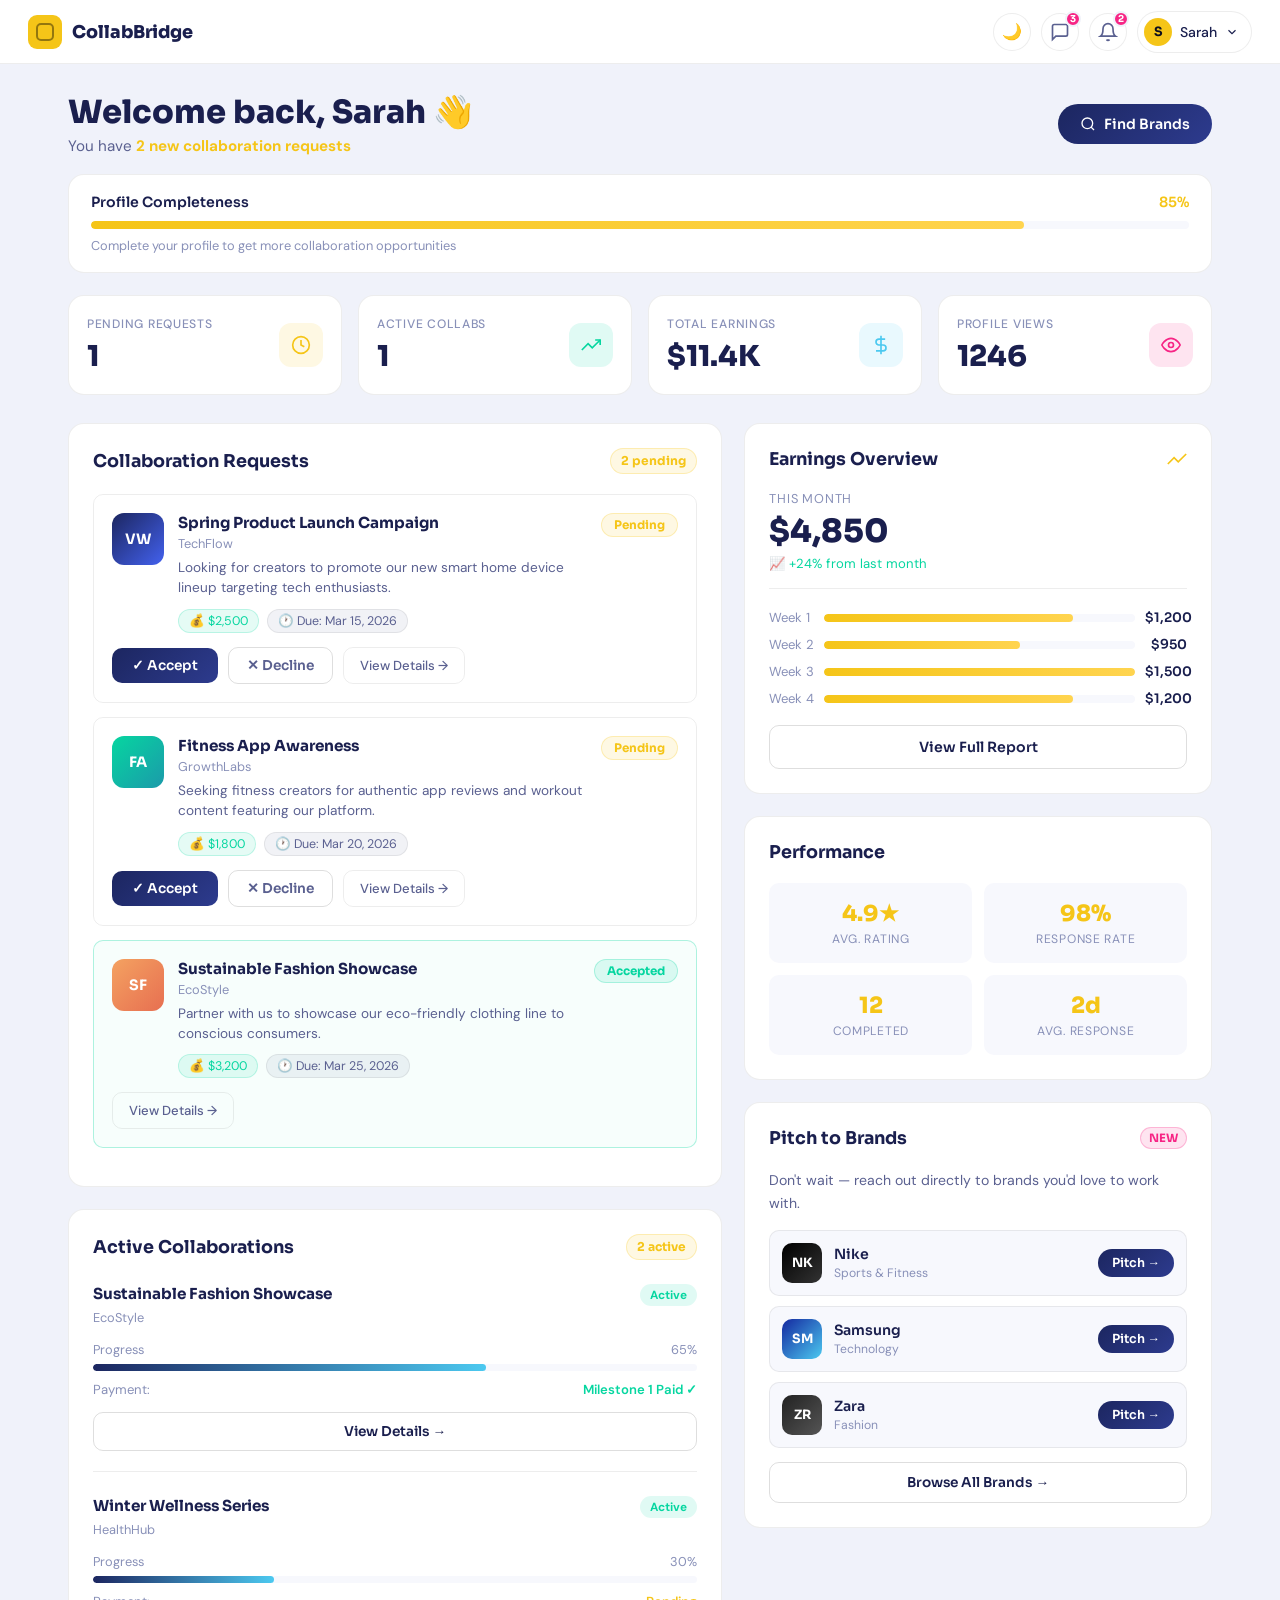
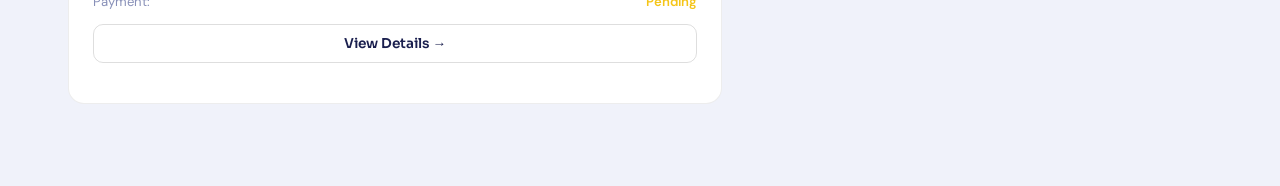
==== creator-dashboard/creator.html @ fb2d8948 "assist" ====
<!DOCTYPE html>
<html lang="en" data-theme="light">
<head>
  <meta charset="UTF-8"/>
  <meta name="viewport" content="width=device-width, initial-scale=1.0"/>
  <title>CollabBridge — Creator Dashboard</title>
  <link rel="stylesheet" href="creator.css"/>
  <link href="https://fonts.googleapis.com/css2?family=Sora:wght@300;400;500;600;700;800&family=DM+Sans:ital,wght@0,300;0,400;0,500;1,300&display=swap" rel="stylesheet"/>
</head>
<body>

<!--NAVBAR-->
<nav class="nav">
  <div class="nav__left">
    <a href="../landing-page/index.html" class="nav__logo">
      <div class="logo-icon"><div class="logo-inner"></div></div>
      <span>CollabBridge</span>
    </a>
  </div>
  <div class="nav__right">
    <button class="theme-toggle" onclick="toggleTheme()" title="Toggle theme">
      <span id="themeIcon">🌙</span>
    </button>
    <!-- Messages -->
    <button class="nav-icon-btn" onclick="openMessages()" title="Messages">
      <svg width="20" height="20" viewBox="0 0 24 24" fill="none" stroke="currentColor" stroke-width="2"><path d="M21 15a2 2 0 0 1-2 2H7l-4 4V5a2 2 0 0 1 2-2h14a2 2 0 0 1 2 2z"/></svg>
      <span class="nav-badge" id="msgBadge">3</span>
    </button>
    <!-- Notifications -->
    <button class="nav-icon-btn" id="notifBtn" onclick="toggleNotifications()" title="Notifications">
      <svg width="20" height="20" viewBox="0 0 24 24" fill="none" stroke="currentColor" stroke-width="2"><path d="M18 8A6 6 0 0 0 6 8c0 7-3 9-3 9h18s-3-2-3-9"/><path d="M13.73 21a2 2 0 0 1-3.46 0"/></svg>
      <span class="nav-badge" id="notifBadge">2</span>
    </button>
    <div class="user-pill">
      <div class="user-avatar">S</div>
      <span id="userName">Sarah</span>
      <svg width="14" height="14" viewBox="0 0 24 24" fill="none" stroke="currentColor" stroke-width="2"><polyline points="6 9 12 15 18 9"/></svg>
    </div>
  </div>
</nav>

<!-- Notification Panel -->
<div class="notif-panel hidden" id="notifPanel">
  <div class="notif-panel__header">
    <span>Notifications</span>
    <button onclick="clearNotifications()" class="notif-clear">Clear all</button>
  </div>
  <div class="notif-list" id="notifList">
    <div class="notif-item">
      <div class="notif-dot notif-dot--yellow"></div>
      <div><div class="notif-text"><strong>TechFlow</strong> sent you a collaboration request</div><div class="notif-time">2 hours ago</div></div>
    </div>
    <div class="notif-item">
      <div class="notif-dot notif-dot--green"></div>
      <div><div class="notif-text"><strong>$1,200</strong> payment received from EcoStyle</div><div class="notif-time">Yesterday</div></div>
    </div>
  </div>
</div>

<!-- Messages Panel -->
<div class="messages-panel hidden" id="messagesPanel">
  <div class="notif-panel__header">
    <span>Messages</span>
    <button onclick="document.getElementById('messagesPanel').classList.add('hidden')" class="notif-clear">Close</button>
  </div>
  <div class="msg-list">
    <div class="msg-item"><div class="msg-avatar" style="background:linear-gradient(135deg,#4cc9f0,#4361ee)">TF</div><div><div class="msg-name">TechFlow</div><div class="msg-preview">Looking forward to working with you...</div></div><div class="msg-time">2h</div></div>
    <div class="msg-item"><div class="msg-avatar" style="background:linear-gradient(135deg,#06d6a0,#1b9aaa)">ES</div><div><div class="msg-name">EcoStyle</div><div class="msg-preview">Payment has been processed ✓</div></div><div class="msg-time">1d</div></div>
    <div class="msg-item"><div class="msg-avatar" style="background:linear-gradient(135deg,#f4a261,#e76f51)">HH</div><div><div class="msg-name">HealthHub</div><div class="msg-preview">Can we schedule a quick call?</div></div><div class="msg-time">2d</div></div>
  </div>
</div>

<!--MAIN-->
<main class="main">

  <!-- Welcome Header -->
  <div class="welcome-header reveal">
    <div>
      <h1 class="welcome-title">Welcome back, <span id="welcomeName">Sarah</span> 👋</h1>
      <p class="welcome-sub" id="welcomeSub">You have <strong>2 new collaboration requests</strong></p>
    </div>
    <button class="btn-find-brands" onclick="openFindBrands()">
      <svg width="16" height="16" viewBox="0 0 24 24" fill="none" stroke="currentColor" stroke-width="2"><circle cx="11" cy="11" r="8"/><line x1="21" y1="21" x2="16.65" y2="16.65"/></svg>
      Find Brands
    </button>
  </div>

  <!-- Profile Completeness -->
  <div class="profile-bar-card reveal reveal--d1">
    <div class="profile-bar-top">
      <span>Profile Completeness</span>
      <span class="profile-pct">85%</span>
    </div>
    <div class="profile-bar-track"><div class="profile-bar-fill" style="width:0%" data-width="85%"></div></div>
    <p class="profile-bar-hint">Complete your profile to get more collaboration opportunities</p>
  </div>

  <!-- Stats Grid -->
  <div class="stats-grid">
    <div class="stat-card reveal">
      <div class="stat-card__body">
        <span class="stat-label">Pending Requests</span>
        <span class="stat-num" data-target="2">0</span>
      </div>
      <div class="stat-card__icon stat-card__icon--yellow">
        <svg width="20" height="20" viewBox="0 0 24 24" fill="none" stroke="currentColor" stroke-width="2"><circle cx="12" cy="12" r="10"/><polyline points="12 6 12 12 16 14"/></svg>
      </div>
    </div>
    <div class="stat-card reveal reveal--d1">
      <div class="stat-card__body">
        <span class="stat-label">Active Collabs</span>
        <span class="stat-num" data-target="2">0</span>
      </div>
      <div class="stat-card__icon stat-card__icon--green">
        <svg width="20" height="20" viewBox="0 0 24 24" fill="none" stroke="currentColor" stroke-width="2"><polyline points="23 6 13.5 15.5 8.5 10.5 1 18"/><polyline points="17 6 23 6 23 12"/></svg>
      </div>
    </div>
    <div class="stat-card reveal reveal--d2">
      <div class="stat-card__body">
        <span class="stat-label">Total Earnings</span>
        <span class="stat-num">$<span data-target="12">0</span>.<span>4K</span></span>
      </div>
      <div class="stat-card__icon stat-card__icon--blue">
        <svg width="20" height="20" viewBox="0 0 24 24" fill="none" stroke="currentColor" stroke-width="2"><line x1="12" y1="1" x2="12" y2="23"/><path d="M17 5H9.5a3.5 3.5 0 0 0 0 7h5a3.5 3.5 0 0 1 0 7H6"/></svg>
      </div>
    </div>
    <div class="stat-card reveal reveal--d3">
      <div class="stat-card__body">
        <span class="stat-label">Profile Views</span>
        <span class="stat-num" data-target="1247">0</span>
      </div>
      <div class="stat-card__icon stat-card__icon--pink">
        <svg width="20" height="20" viewBox="0 0 24 24" fill="none" stroke="currentColor" stroke-width="2"><path d="M1 12s4-8 11-8 11 8 11 8-4 8-11 8-11-8-11-8z"/><circle cx="12" cy="12" r="3"/></svg>
      </div>
    </div>
  </div>

  <!-- Two column layout -->
  <div class="two-col">

    <!-- LEFT COLUMN -->
    <div class="col-left">

      <!-- Collaboration Requests -->
      <div class="section-card reveal">
        <div class="section-card__header">
          <h2 class="section-title">Collaboration Requests</h2>
          <span class="badge-count" id="requestCount">2 pending</span>
        </div>
        <div id="requestsList">

          <div class="request-item" id="req-0">
            <div class="request-item__top">
              <div class="brand-logo brand-logo--blue">VW</div>
              <div class="request-info">
                <h3>Spring Product Launch Campaign</h3>
                <span class="brand-name">TechFlow</span>
                <p class="request-desc">Looking for creators to promote our new smart home device lineup targeting tech enthusiasts.</p>
                <div class="request-meta">
                  <span class="meta-pill meta-pill--green">💰 $2,500</span>
                  <span class="meta-pill">🕐 Due: Mar 15, 2026</span>
                </div>
              </div>
              <span class="status-badge status-badge--pending">Pending</span>
            </div>
            <div class="request-actions">
              <button class="btn-accept" onclick="handleRequest(0, 'accept')">✓ Accept</button>
              <button class="btn-decline" onclick="handleRequest(0, 'decline')">✕ Decline</button>
              <button class="btn-details-sm" onclick="openRequestDetail(0)">View Details →</button>
            </div>
          </div>

          <div class="request-item" id="req-1">
            <div class="request-item__top">
              <div class="brand-logo brand-logo--teal">FA</div>
              <div class="request-info">
                <h3>Fitness App Awareness</h3>
                <span class="brand-name">GrowthLabs</span>
                <p class="request-desc">Seeking fitness creators for authentic app reviews and workout content featuring our platform.</p>
                <div class="request-meta">
                  <span class="meta-pill meta-pill--green">💰 $1,800</span>
                  <span class="meta-pill">🕐 Due: Mar 20, 2026</span>
                </div>
              </div>
              <span class="status-badge status-badge--pending">Pending</span>
            </div>
            <div class="request-actions">
              <button class="btn-accept" onclick="handleRequest(1, 'accept')">✓ Accept</button>
              <button class="btn-decline" onclick="handleRequest(1, 'decline')">✕ Decline</button>
              <button class="btn-details-sm" onclick="openRequestDetail(1)">View Details →</button>
            </div>
          </div>

          <div class="request-item request-item--accepted" id="req-2">
            <div class="request-item__top">
              <div class="brand-logo brand-logo--orange">SF</div>
              <div class="request-info">
                <h3>Sustainable Fashion Showcase</h3>
                <span class="brand-name">EcoStyle</span>
                <p class="request-desc">Partner with us to showcase our eco-friendly clothing line to conscious consumers.</p>
                <div class="request-meta">
                  <span class="meta-pill meta-pill--green">💰 $3,200</span>
                  <span class="meta-pill">🕐 Due: Mar 25, 2026</span>
                </div>
              </div>
              <span class="status-badge status-badge--accepted">Accepted</span>
            </div>
            <div class="request-actions">
              <button class="btn-details-sm" onclick="openRequestDetail(2)">View Details →</button>
            </div>
          </div>

        </div>
      </div>

      <!-- Active Collaborations -->
      <div class="section-card reveal reveal--d1">
        <div class="section-card__header">
          <h2 class="section-title">Active Collaborations</h2>
          <span class="badge-count">2 active</span>
        </div>

        <div class="collab-item">
          <div class="collab-item__header">
            <div>
              <h3 class="collab-name">Sustainable Fashion Showcase</h3>
              <span class="collab-brand">EcoStyle</span>
            </div>
            <span class="collab-status collab-status--active">Active</span>
          </div>
          <div class="collab-progress">
            <div class="progress-row"><span>Progress</span><span>65%</span></div>
            <div class="progress-track"><div class="progress-fill" data-width="65%"></div></div>
          </div>
          <div class="collab-payment">
            <span>Payment:</span>
            <span class="payment-green">Milestone 1 Paid ✓</span>
          </div>
          <button class="btn-view-details" onclick="openCollabDetail(0)">View Details →</button>
        </div>

        <div class="collab-divider"></div>

        <div class="collab-item">
          <div class="collab-item__header">
            <div>
              <h3 class="collab-name">Winter Wellness Series</h3>
              <span class="collab-brand">HealthHub</span>
            </div>
            <span class="collab-status collab-status--active">Active</span>
          </div>
          <div class="collab-progress">
            <div class="progress-row"><span>Progress</span><span>30%</span></div>
            <div class="progress-track"><div class="progress-fill" data-width="30%"></div></div>
          </div>
          <div class="collab-payment">
            <span>Payment:</span>
            <span class="payment-pending">Pending</span>
          </div>
          <button class="btn-view-details" onclick="openCollabDetail(1)">View Details →</button>
        </div>
      </div>

    </div><!-- /col-left -->

    <!-- RIGHT COLUMN -->
    <div class="col-right">

      <!-- Earnings Overview -->
      <div class="section-card reveal">
        <div class="section-card__header">
          <h2 class="section-title">Earnings Overview</h2>
          <svg width="20" height="20" viewBox="0 0 24 24" fill="none" stroke="var(--accent)" stroke-width="2"><polyline points="23 6 13.5 15.5 8.5 10.5 1 18"/></svg>
        </div>
        <div class="earnings-month">
          <div>
            <div class="earnings-label">This Month</div>
            <div class="earnings-amount">$4,850</div>
            <div class="earnings-growth">📈 +24% from last month</div>
          </div>
        </div>
        <div class="earnings-bars">
          <div class="earnings-bar-row"><span>Week 1</span><div class="ebar-track"><div class="ebar-fill" data-width="80%"></div></div><span>$1,200</span></div>
          <div class="earnings-bar-row"><span>Week 2</span><div class="ebar-track"><div class="ebar-fill" data-width="63%"></div></div><span>$950</span></div>
          <div class="earnings-bar-row"><span>Week 3</span><div class="ebar-track"><div class="ebar-fill" data-width="100%"></div></div><span>$1,500</span></div>
          <div class="earnings-bar-row"><span>Week 4</span><div class="ebar-track"><div class="ebar-fill" data-width="80%"></div></div><span>$1,200</span></div>
        </div>
        <button class="btn-full-report" onclick="openEarningsReport()">View Full Report</button>
      </div>

      <!-- Quick Stats -->
      <div class="section-card reveal reveal--d1">
        <div class="section-card__header">
          <h2 class="section-title">Performance</h2>
        </div>
        <div class="perf-grid">
          <div class="perf-item"><div class="perf-val">4.9★</div><div class="perf-label">Avg. Rating</div></div>
          <div class="perf-item"><div class="perf-val">98%</div><div class="perf-label">Response Rate</div></div>
          <div class="perf-item"><div class="perf-val">12</div><div class="perf-label">Completed</div></div>
          <div class="perf-item"><div class="perf-val">2d</div><div class="perf-label">Avg. Response</div></div>
        </div>
      </div>

      <!-- Send Request to Brands -->
      <div class="section-card reveal reveal--d2">
        <div class="section-card__header">
          <h2 class="section-title">Pitch to Brands</h2>
          <span class="new-badge">NEW</span>
        </div>
        <p class="pitch-desc">Don't wait — reach out directly to brands you'd love to work with.</p>
        <div class="brand-suggestions">
          <div class="brand-suggest-item" onclick="openPitchModal('Nike')">
            <div class="bs-logo" style="background:linear-gradient(135deg,#000,#333)">NK</div>
            <div><div class="bs-name">Nike</div><div class="bs-niche">Sports & Fitness</div></div>
            <button class="bs-pitch-btn">Pitch →</button>
          </div>
          <div class="brand-suggest-item" onclick="openPitchModal('Samsung')">
            <div class="bs-logo" style="background:linear-gradient(135deg,#1428a0,#4cc9f0)">SM</div>
            <div><div class="bs-name">Samsung</div><div class="bs-niche">Technology</div></div>
            <button class="bs-pitch-btn">Pitch →</button>
          </div>
          <div class="brand-suggest-item" onclick="openPitchModal('Zara')">
            <div class="bs-logo" style="background:linear-gradient(135deg,#222,#555)">ZR</div>
            <div><div class="bs-name">Zara</div><div class="bs-niche">Fashion</div></div>
            <button class="bs-pitch-btn">Pitch →</button>
          </div>
        </div>
        <button class="btn-find-brands-full" onclick="openFindBrands()">Browse All Brands →</button>
      </div>

    </div><!-- /col-right -->
  </div><!-- /two-col -->

</main>

<!--MODALS-->

<!-- Request Detail Modal -->
<div class="modal-overlay hidden" id="requestDetailModal" onclick="closeMod('requestDetailModal',event)">
  <div class="modal">
    <button class="modal-close" onclick="document.getElementById('requestDetailModal').classList.add('hidden')">✕</button>
    <div id="requestDetailContent"></div>
  </div>
</div>

<!-- Collab Detail Modal -->
<div class="modal-overlay hidden" id="collabDetailModal" onclick="closeMod('collabDetailModal',event)">
  <div class="modal">
    <button class="modal-close" onclick="document.getElementById('collabDetailModal').classList.add('hidden')">✕</button>
    <div id="collabDetailContent"></div>
  </div>
</div>

<!-- Earnings Report Modal -->
<div class="modal-overlay hidden" id="earningsModal" onclick="closeMod('earningsModal',event)">
  <div class="modal modal--wide">
    <button class="modal-close" onclick="document.getElementById('earningsModal').classList.add('hidden')">✕</button>
    <div id="earningsContent"></div>
  </div>
</div>

<!-- Pitch Modal -->
<div class="modal-overlay hidden" id="pitchModal" onclick="closeMod('pitchModal',event)">
  <div class="modal">
    <button class="modal-close" onclick="document.getElementById('pitchModal').classList.add('hidden')">✕</button>
    <div id="pitchContent"></div>
  </div>
</div>

<!-- Find Brands Modal -->
<div class="modal-overlay hidden" id="findBrandsModal" onclick="closeMod('findBrandsModal',event)">
  <div class="modal modal--wide">
    <button class="modal-close" onclick="document.getElementById('findBrandsModal').classList.add('hidden')">✕</button>
    <div id="findBrandsContent"></div>
  </div>
</div>

<!-- Success Toast -->
<div class="toast hidden" id="toast">
  <span id="toastMsg"></span>
</div>

<script src="creator.js"></script>
</body>
</html>
---- creator-dashboard/creator.css ----
/*LIGHT THEME (default)*/
[data-theme="light"] {
  --bg: #f0f2fa;
  --bg-card: #ffffff;
  --bg-card-2: #f7f8fd;
  --bg-input: #f3f4fb;
  --border: rgba(0, 0, 0, 0.07);
  --border-2: rgba(0, 0, 0, 0.13);
  --text: #1a1f4e;
  --text-mid: #3a4070;
  --muted: #8890b8;
  --muted-2: #5a6090;
  --shadow: 0 4px 24px rgba(28, 38, 96, 0.09);
  --nav-bg: #ffffff;
  --tag-bg: rgba(28, 38, 96, 0.06);
}

/*DARK THEME*/
[data-theme="dark"] {
  --bg: #0b0e1f;
  --bg-card: #1a2040;
  --bg-card-2: #1f2650;
  --bg-input: #161b35;
  --border: rgba(255, 255, 255, 0.07);
  --border-2: rgba(255, 255, 255, 0.13);
  --text: #e8eaf6;
  --text-mid: #b0b8d8;
  --muted: #6b7299;
  --muted-2: #9ca3c9;
  --shadow: 0 8px 40px rgba(0, 0, 0, 0.5);
  --nav-bg: #0d1130;
  --tag-bg: rgba(255, 255, 255, 0.05);
}

/*SHARED*/
:root {
  --accent: #f5c518;
  --accent-2: #06d6a0;
  --accent-3: #4cc9f0;
  --pink: #f72585;
  --btn-grad: linear-gradient(135deg, #1c2660, #2d3b8e);
  --nav-h: 64px;
  --radius: 16px;
  --radius-sm: 10px;
  --t: 0.35s cubic-bezier(0.22, 1, 0.36, 1);
}

*,
*::before,
*::after {
  box-sizing: border-box;
  margin: 0;
  padding: 0;
}
html {
  scroll-behavior: smooth;
}
body {
  font-family: "DM Sans", sans-serif;
  background: var(--bg);
  color: var(--text);
  min-height: 100vh;
  transition:
    background 0.4s,
    color 0.3s;
}
a {
  color: inherit;
  text-decoration: none;
}
button {
  font-family: inherit;
  cursor: pointer;
}

/*REVEAL*/
.reveal {
  opacity: 0;
  transform: translateY(24px);
  transition:
    opacity 0.6s var(--t),
    transform 0.6s var(--t);
}
.reveal.visible {
  opacity: 1;
  transform: translateY(0);
}
.reveal--d1 {
  transition-delay: 0.08s;
}
.reveal--d2 {
  transition-delay: 0.16s;
}
.reveal--d3 {
  transition-delay: 0.24s;
}

/*NAV*/
.nav {
  position: fixed;
  top: 0;
  left: 0;
  right: 0;
  height: var(--nav-h);
  background: var(--nav-bg);
  border-bottom: 1px solid var(--border);
  display: flex;
  align-items: center;
  justify-content: space-between;
  padding: 0 28px;
  z-index: 500;
  transition: background 0.4s;
}
.nav__left {
  display: flex;
  align-items: center;
  gap: 16px;
}
.nav__logo {
  display: flex;
  align-items: center;
  gap: 10px;
  font-family: "Sora", sans-serif;
  font-weight: 800;
  font-size: 1.1rem;
}
.logo-icon {
  width: 34px;
  height: 34px;
  background: var(--accent);
  border-radius: 9px;
  display: flex;
  align-items: center;
  justify-content: center;
}
.logo-inner {
  width: 18px;
  height: 18px;
  border-radius: 5px;
  border: 2.5px solid rgba(0, 0, 0, 0.4);
}
.nav__right {
  display: flex;
  align-items: center;
  gap: 10px;
}

.theme-toggle {
  width: 38px;
  height: 38px;
  background: var(--bg-card);
  border: 1px solid var(--border);
  border-radius: 50%;
  display: flex;
  align-items: center;
  justify-content: center;
  font-size: 1rem;
  transition: var(--t);
}
.theme-toggle:hover {
  transform: rotate(20deg) scale(1.1);
}

.nav-icon-btn {
  position: relative;
  width: 38px;
  height: 38px;
  background: var(--bg-card);
  border: 1px solid var(--border);
  border-radius: 50%;
  display: flex;
  align-items: center;
  justify-content: center;
  color: var(--muted-2);
  transition: var(--t);
}
.nav-icon-btn:hover {
  border-color: var(--border-2);
  color: var(--text);
}
.nav-badge {
  position: absolute;
  top: -3px;
  right: -3px;
  background: var(--pink);
  color: white;
  font-family: "Sora", sans-serif;
  font-size: 0.6rem;
  font-weight: 700;
  width: 16px;
  height: 16px;
  border-radius: 50%;
  display: flex;
  align-items: center;
  justify-content: center;
  border: 2px solid var(--bg);
}

.user-pill {
  display: flex;
  align-items: center;
  gap: 8px;
  background: var(--bg-card);
  border: 1px solid var(--border);
  border-radius: 50px;
  padding: 6px 12px 6px 6px;
  font-size: 0.88rem;
  font-weight: 500;
  transition: var(--t);
}
.user-pill:hover {
  border-color: var(--border-2);
}
.user-avatar {
  width: 28px;
  height: 28px;
  background: var(--accent);
  color: #0b0e1f;
  border-radius: 50%;
  font-family: "Sora", sans-serif;
  font-weight: 700;
  font-size: 0.8rem;
  display: flex;
  align-items: center;
  justify-content: center;
}

/*NOTIF / MSG PANELS */
.notif-panel,
.messages-panel {
  position: fixed;
  top: calc(var(--nav-h) + 8px);
  right: 20px;
  width: 320px;
  background: var(--bg-card);
  border: 1px solid var(--border-2);
  border-radius: var(--radius);
  box-shadow: var(--shadow);
  z-index: 600;
  overflow: hidden;
  animation: slideDown 0.3s var(--t);
}
.notif-panel.hidden,
.messages-panel.hidden {
  display: none;
}
@keyframes slideDown {
  from {
    opacity: 0;
    transform: translateY(-10px);
  }
}
.notif-panel__header {
  display: flex;
  align-items: center;
  justify-content: space-between;
  padding: 14px 16px 10px;
  border-bottom: 1px solid var(--border);
  font-family: "Sora", sans-serif;
  font-weight: 600;
  font-size: 0.9rem;
}
.notif-clear {
  background: none;
  border: none;
  color: var(--muted);
  font-size: 0.8rem;
  transition: color 0.2s;
}
.notif-clear:hover {
  color: var(--text);
}
.notif-list,
.msg-list {
  max-height: 300px;
  overflow-y: auto;
}
.notif-item {
  display: flex;
  gap: 10px;
  padding: 12px 16px;
  border-bottom: 1px solid var(--border);
  transition: background 0.2s;
}
.notif-item:hover {
  background: var(--bg-card-2);
}
.notif-dot {
  width: 8px;
  height: 8px;
  border-radius: 50%;
  flex-shrink: 0;
  margin-top: 5px;
}
.notif-dot--yellow {
  background: var(--accent);
}
.notif-dot--green {
  background: var(--accent-2);
}
.notif-text {
  font-size: 0.84rem;
  line-height: 1.5;
  color: var(--muted-2);
}
.notif-text strong {
  color: var(--text);
}
.notif-time {
  font-size: 0.74rem;
  color: var(--muted);
  margin-top: 2px;
}
.msg-item {
  display: flex;
  align-items: center;
  gap: 12px;
  padding: 12px 16px;
  border-bottom: 1px solid var(--border);
  transition: background 0.2s;
  cursor: pointer;
}
.msg-item:hover {
  background: var(--bg-card-2);
}
.msg-avatar {
  width: 38px;
  height: 38px;
  border-radius: 50%;
  display: flex;
  align-items: center;
  justify-content: center;
  font-family: "Sora", sans-serif;
  font-weight: 700;
  font-size: 0.8rem;
  color: white;
  flex-shrink: 0;
}
.msg-name {
  font-family: "Sora", sans-serif;
  font-weight: 600;
  font-size: 0.85rem;
  margin-bottom: 2px;
}
.msg-preview {
  font-size: 0.78rem;
  color: var(--muted);
  white-space: nowrap;
  overflow: hidden;
  text-overflow: ellipsis;
  max-width: 160px;
}
.msg-time {
  font-size: 0.74rem;
  color: var(--muted);
  margin-left: auto;
  flex-shrink: 0;
}

/*MAIN*/
.main {
  padding: calc(var(--nav-h) + 28px) 28px 60px;
  max-width: 1200px;
  margin: 0 auto;
}

/* Welcome */
.welcome-header {
  display: flex;
  align-items: center;
  justify-content: space-between;
  margin-bottom: 18px;
  flex-wrap: wrap;
  gap: 12px;
}
.welcome-title {
  font-family: "Sora", sans-serif;
  font-size: clamp(1.5rem, 3vw, 2rem);
  font-weight: 800;
  margin-bottom: 4px;
}
.welcome-sub {
  color: var(--muted-2);
  font-size: 0.95rem;
}
.welcome-sub strong {
  color: var(--accent);
}
.btn-find-brands {
  display: flex;
  align-items: center;
  gap: 8px;
  padding: 11px 22px;
  background: var(--btn-grad);
  border: none;
  border-radius: 50px;
  color: white;
  font-family: "Sora", sans-serif;
  font-weight: 600;
  font-size: 0.88rem;
  transition: var(--t);
}
.btn-find-brands:hover {
  transform: translateY(-2px);
  box-shadow: 0 8px 24px rgba(28, 38, 96, 0.4);
}

/* Profile bar */
.profile-bar-card {
  background: var(--bg-card);
  border: 1px solid var(--border);
  border-radius: var(--radius);
  padding: 18px 22px;
  margin-bottom: 22px;
}
.profile-bar-top {
  display: flex;
  justify-content: space-between;
  font-family: "Sora", sans-serif;
  font-size: 0.88rem;
  font-weight: 600;
  margin-bottom: 10px;
}
.profile-pct {
  color: var(--accent);
}
.profile-bar-track {
  height: 8px;
  background: var(--bg-card-2);
  border-radius: 4px;
  overflow: hidden;
  margin-bottom: 8px;
}
.profile-bar-fill {
  height: 100%;
  background: linear-gradient(90deg, var(--accent), #ffd44f);
  border-radius: 4px;
  transition: width 1.2s var(--t);
}
.profile-bar-hint {
  font-size: 0.8rem;
  color: var(--muted);
}

/* Stats */
.stats-grid {
  display: grid;
  grid-template-columns: repeat(4, 1fr);
  gap: 16px;
  margin-bottom: 28px;
}
.stat-card {
  background: var(--bg-card);
  border: 1px solid var(--border);
  border-radius: var(--radius);
  padding: 20px 18px;
  display: flex;
  align-items: center;
  justify-content: space-between;
  transition: var(--t);
  cursor: default;
  position: relative;
  overflow: hidden;
}
.stat-card::before {
  content: "";
  position: absolute;
  bottom: 0;
  left: 0;
  right: 0;
  height: 2px;
  background: var(--accent);
  transform: scaleX(0);
  transform-origin: left;
  transition: transform 0.4s var(--t);
}
.stat-card:hover {
  border-color: var(--border-2);
  transform: translateY(-3px);
  box-shadow: var(--shadow);
}
.stat-card:hover::before {
  transform: scaleX(1);
}
.stat-label {
  font-size: 0.76rem;
  color: var(--muted);
  font-weight: 500;
  display: block;
  margin-bottom: 6px;
  text-transform: uppercase;
  letter-spacing: 0.06em;
}
.stat-num {
  font-family: "Sora", sans-serif;
  font-size: 1.8rem;
  font-weight: 800;
  color: var(--text);
  display: block;
}
.stat-card__icon {
  width: 44px;
  height: 44px;
  border-radius: 12px;
  display: flex;
  align-items: center;
  justify-content: center;
  flex-shrink: 0;
}
.stat-card__icon--yellow {
  background: rgba(245, 197, 24, 0.12);
  color: var(--accent);
}
.stat-card__icon--green {
  background: rgba(6, 214, 160, 0.12);
  color: var(--accent-2);
}
.stat-card__icon--blue {
  background: rgba(76, 201, 240, 0.12);
  color: var(--accent-3);
}
.stat-card__icon--pink {
  background: rgba(247, 37, 133, 0.12);
  color: var(--pink);
}

/* Two col layout */
.two-col {
  display: grid;
  grid-template-columns: 1.4fr 1fr;
  gap: 22px;
}

/* Section cards */
.section-card {
  background: var(--bg-card);
  border: 1px solid var(--border);
  border-radius: var(--radius);
  padding: 24px;
  margin-bottom: 22px;
  transition: var(--t);
}
.section-card__header {
  display: flex;
  align-items: center;
  justify-content: space-between;
  margin-bottom: 20px;
}
.section-title {
  font-family: "Sora", sans-serif;
  font-size: 1.1rem;
  font-weight: 700;
}
.badge-count {
  background: rgba(245, 197, 24, 0.12);
  color: var(--accent);
  font-family: "Sora", sans-serif;
  font-size: 0.76rem;
  font-weight: 700;
  padding: 4px 10px;
  border-radius: 50px;
  border: 1px solid rgba(245, 197, 24, 0.25);
}
.new-badge {
  background: rgba(247, 37, 133, 0.12);
  color: var(--pink);
  font-family: "Sora", sans-serif;
  font-size: 0.72rem;
  font-weight: 700;
  padding: 3px 8px;
  border-radius: 50px;
  border: 1px solid rgba(247, 37, 133, 0.25);
}

/* Request items */
.request-item {
  border: 1px solid var(--border);
  border-radius: var(--radius-sm);
  padding: 18px;
  margin-bottom: 14px;
  transition: var(--t);
}
.request-item:hover {
  border-color: var(--border-2);
  box-shadow: var(--shadow);
}
.request-item--accepted {
  border-color: rgba(6, 214, 160, 0.3);
  background: rgba(6, 214, 160, 0.03);
}
.request-item__top {
  display: flex;
  gap: 14px;
  align-items: flex-start;
  margin-bottom: 14px;
}
.brand-logo {
  width: 52px;
  height: 52px;
  border-radius: 12px;
  display: flex;
  align-items: center;
  justify-content: center;
  font-family: "Sora", sans-serif;
  font-weight: 700;
  font-size: 0.9rem;
  color: white;
  flex-shrink: 0;
}
.brand-logo--blue {
  background: linear-gradient(135deg, #1c2660, #4361ee);
}
.brand-logo--teal {
  background: linear-gradient(135deg, #06d6a0, #1b9aaa);
}
.brand-logo--orange {
  background: linear-gradient(135deg, #f4a261, #e76f51);
}
.brand-logo--purple {
  background: linear-gradient(135deg, #7b2d8b, #c77dff);
}
.request-info {
  flex: 1;
}
.request-info h3 {
  font-family: "Sora", sans-serif;
  font-weight: 700;
  font-size: 0.95rem;
  margin-bottom: 3px;
}
.brand-name {
  font-size: 0.8rem;
  color: var(--muted);
  display: block;
  margin-bottom: 6px;
}
.request-desc {
  font-size: 0.85rem;
  color: var(--muted-2);
  line-height: 1.5;
  margin-bottom: 10px;
}
.request-meta {
  display: flex;
  gap: 8px;
  flex-wrap: wrap;
}
.meta-pill {
  font-size: 0.78rem;
  padding: 3px 10px;
  background: var(--tag-bg);
  border: 1px solid var(--border);
  border-radius: 50px;
  color: var(--muted-2);
}
.meta-pill--green {
  background: rgba(6, 214, 160, 0.1);
  color: var(--accent-2);
  border-color: rgba(6, 214, 160, 0.2);
}
.status-badge {
  font-family: "Sora", sans-serif;
  font-size: 0.74rem;
  font-weight: 700;
  padding: 4px 12px;
  border-radius: 50px;
  flex-shrink: 0;
}
.status-badge--pending {
  background: rgba(245, 197, 24, 0.12);
  color: var(--accent);
  border: 1px solid rgba(245, 197, 24, 0.25);
}
.status-badge--accepted {
  background: rgba(6, 214, 160, 0.12);
  color: var(--accent-2);
  border: 1px solid rgba(6, 214, 160, 0.25);
}
.status-badge--declined {
  background: rgba(247, 37, 133, 0.12);
  color: var(--pink);
  border: 1px solid rgba(247, 37, 133, 0.25);
}
.request-actions {
  display: flex;
  gap: 10px;
  align-items: center;
}
.btn-accept {
  padding: 9px 20px;
  background: var(--btn-grad);
  border: none;
  border-radius: var(--radius-sm);
  color: white;
  font-family: "Sora", sans-serif;
  font-weight: 600;
  font-size: 0.85rem;
  transition: var(--t);
}
.btn-accept:hover {
  transform: translateY(-1px);
  box-shadow: 0 6px 18px rgba(28, 38, 96, 0.4);
}
.btn-decline {
  padding: 9px 18px;
  background: transparent;
  border: 1.5px solid var(--border-2);
  border-radius: var(--radius-sm);
  color: var(--muted-2);
  font-family: "Sora", sans-serif;
  font-weight: 600;
  font-size: 0.85rem;
  transition: var(--t);
}
.btn-decline:hover {
  border-color: var(--pink);
  color: var(--pink);
}
.btn-details-sm {
  padding: 9px 16px;
  background: transparent;
  border: 1.5px solid var(--border);
  border-radius: var(--radius-sm);
  color: var(--muted-2);
  font-size: 0.82rem;
  font-weight: 500;
  transition: var(--t);
}
.btn-details-sm:hover {
  border-color: var(--accent);
  color: var(--accent);
}

/* Collab items */
.collab-item {
  padding: 4px 0 16px;
}
.collab-divider {
  height: 1px;
  background: var(--border);
  margin: 4px 0 20px;
}
.collab-item__header {
  display: flex;
  justify-content: space-between;
  align-items: flex-start;
  margin-bottom: 14px;
}
.collab-name {
  font-family: "Sora", sans-serif;
  font-weight: 700;
  font-size: 0.95rem;
  margin-bottom: 3px;
}
.collab-brand {
  font-size: 0.8rem;
  color: var(--muted);
}
.collab-status {
  font-size: 0.74rem;
  font-weight: 700;
  padding: 3px 10px;
  border-radius: 50px;
}
.collab-status--active {
  background: rgba(6, 214, 160, 0.12);
  color: var(--accent-2);
}
.collab-progress {
  margin-bottom: 10px;
}
.progress-row {
  display: flex;
  justify-content: space-between;
  font-size: 0.8rem;
  color: var(--muted);
  margin-bottom: 6px;
}
.progress-track {
  height: 7px;
  background: var(--bg-card-2);
  border-radius: 4px;
  overflow: hidden;
}
.progress-fill {
  height: 100%;
  background: linear-gradient(90deg, #1c2660, #4cc9f0);
  border-radius: 4px;
  transition: width 1.2s var(--t);
}
.collab-payment {
  display: flex;
  justify-content: space-between;
  font-size: 0.82rem;
  color: var(--muted);
  margin-bottom: 14px;
}
.payment-green {
  color: var(--accent-2);
  font-weight: 600;
}
.payment-pending {
  color: var(--accent);
  font-weight: 600;
}
.btn-view-details {
  width: 100%;
  padding: 10px;
  background: transparent;
  border: 1.5px solid var(--border-2);
  border-radius: var(--radius-sm);
  color: var(--text);
  font-family: "Sora", sans-serif;
  font-weight: 600;
  font-size: 0.85rem;
  transition: var(--t);
}
.btn-view-details:hover {
  border-color: var(--accent);
  color: var(--accent);
}

/* Earnings */
.earnings-month {
  margin-bottom: 20px;
  padding-bottom: 16px;
  border-bottom: 1px solid var(--border);
}
.earnings-label {
  font-size: 0.8rem;
  color: var(--muted);
  margin-bottom: 4px;
  text-transform: uppercase;
  letter-spacing: 0.06em;
}
.earnings-amount {
  font-family: "Sora", sans-serif;
  font-size: 2rem;
  font-weight: 800;
  color: var(--text);
  margin-bottom: 4px;
}
.earnings-growth {
  font-size: 0.82rem;
  color: var(--accent-2);
}
.earnings-bars {
  display: flex;
  flex-direction: column;
  gap: 10px;
  margin-bottom: 18px;
}
.earnings-bar-row {
  display: flex;
  align-items: center;
  gap: 10px;
  font-size: 0.82rem;
}
.earnings-bar-row span:first-child {
  width: 45px;
  color: var(--muted);
  flex-shrink: 0;
}
.earnings-bar-row span:last-child {
  width: 42px;
  text-align: right;
  color: var(--text);
  font-weight: 600;
  font-family: "Sora", sans-serif;
  flex-shrink: 0;
}
.ebar-track {
  flex: 1;
  height: 8px;
  background: var(--bg-card-2);
  border-radius: 4px;
  overflow: hidden;
}
.ebar-fill {
  height: 100%;
  background: linear-gradient(90deg, var(--accent), #ffd44f);
  border-radius: 4px;
  transition: width 1.2s var(--t);
}
.btn-full-report {
  width: 100%;
  padding: 12px;
  background: transparent;
  border: 1.5px solid var(--border-2);
  border-radius: var(--radius-sm);
  color: var(--text);
  font-family: "Sora", sans-serif;
  font-weight: 600;
  font-size: 0.88rem;
  transition: var(--t);
}
.btn-full-report:hover {
  border-color: var(--accent);
  color: var(--accent);
}

/* Performance grid */
.perf-grid {
  display: grid;
  grid-template-columns: repeat(2, 1fr);
  gap: 12px;
}
.perf-item {
  background: var(--bg-card-2);
  border-radius: var(--radius-sm);
  padding: 16px;
  text-align: center;
}
.perf-val {
  font-family: "Sora", sans-serif;
  font-size: 1.4rem;
  font-weight: 800;
  color: var(--accent);
  margin-bottom: 4px;
}
.perf-label {
  font-size: 0.76rem;
  color: var(--muted);
  text-transform: uppercase;
  letter-spacing: 0.06em;
}

/* Pitch to brands */
.pitch-desc {
  font-size: 0.88rem;
  color: var(--muted-2);
  margin-bottom: 16px;
  line-height: 1.6;
}
.brand-suggestions {
  display: flex;
  flex-direction: column;
  gap: 10px;
  margin-bottom: 14px;
}
.brand-suggest-item {
  display: flex;
  align-items: center;
  gap: 12px;
  padding: 12px;
  background: var(--bg-card-2);
  border-radius: var(--radius-sm);
  border: 1px solid var(--border);
  transition: var(--t);
  cursor: pointer;
}
.brand-suggest-item:hover {
  border-color: var(--border-2);
  transform: translateX(3px);
}
.bs-logo {
  width: 40px;
  height: 40px;
  border-radius: 10px;
  display: flex;
  align-items: center;
  justify-content: center;
  font-family: "Sora", sans-serif;
  font-weight: 700;
  font-size: 0.8rem;
  color: white;
  flex-shrink: 0;
}
.bs-name {
  font-family: "Sora", sans-serif;
  font-weight: 600;
  font-size: 0.88rem;
  margin-bottom: 2px;
}
.bs-niche {
  font-size: 0.76rem;
  color: var(--muted);
}
.bs-pitch-btn {
  margin-left: auto;
  padding: 6px 14px;
  background: var(--btn-grad);
  border: none;
  border-radius: 50px;
  color: white;
  font-family: "Sora", sans-serif;
  font-weight: 600;
  font-size: 0.78rem;
  flex-shrink: 0;
}
.btn-find-brands-full {
  width: 100%;
  padding: 11px;
  background: transparent;
  border: 1.5px solid var(--border-2);
  border-radius: var(--radius-sm);
  color: var(--text);
  font-family: "Sora", sans-serif;
  font-weight: 600;
  font-size: 0.85rem;
  transition: var(--t);
}
.btn-find-brands-full:hover {
  border-color: var(--accent);
  color: var(--accent);
}

/*MODALS*/
.modal-overlay {
  position: fixed;
  inset: 0;
  background: rgba(0, 0, 0, 0.55);
  backdrop-filter: blur(6px);
  z-index: 900;
  display: flex;
  align-items: center;
  justify-content: center;
  padding: 20px;
  animation: overlayIn 0.3s ease;
}
.modal-overlay.hidden {
  display: none;
}
@keyframes overlayIn {
  from {
    opacity: 0;
  }
}
.modal {
  background: var(--bg-card);
  border: 1px solid var(--border-2);
  border-radius: 20px;
  padding: 28px;
  width: 100%;
  max-width: 520px;
  position: relative;
  animation: modalIn 0.4s var(--t);
  max-height: 90vh;
  overflow-y: auto;
}
.modal--wide {
  max-width: 720px;
}
@keyframes modalIn {
  from {
    opacity: 0;
    transform: scale(0.95) translateY(16px);
  }
}
.modal-close {
  position: absolute;
  top: 14px;
  right: 14px;
  width: 30px;
  height: 30px;
  background: var(--tag-bg);
  border: 1px solid var(--border);
  border-radius: 50%;
  color: var(--muted-2);
  font-size: 0.8rem;
  display: flex;
  align-items: center;
  justify-content: center;
  transition: var(--t);
}
.modal-close:hover {
  background: var(--border-2);
  color: var(--text);
}

/* Modal content styles */
.modal-header {
  margin-bottom: 22px;
  padding-bottom: 18px;
  border-bottom: 1px solid var(--border);
}
.modal-brand-row {
  display: flex;
  align-items: center;
  gap: 14px;
  margin-bottom: 12px;
}
.modal-logo {
  width: 56px;
  height: 56px;
  border-radius: 14px;
  display: flex;
  align-items: center;
  justify-content: center;
  font-family: "Sora", sans-serif;
  font-weight: 700;
  font-size: 1.1rem;
  color: white;
  flex-shrink: 0;
}
.modal-title {
  font-family: "Sora", sans-serif;
  font-size: 1.2rem;
  font-weight: 700;
  margin-bottom: 3px;
}
.modal-subtitle {
  font-size: 0.85rem;
  color: var(--muted);
}
.modal-section {
  margin-bottom: 18px;
}
.modal-section h4 {
  font-family: "Sora", sans-serif;
  font-size: 0.78rem;
  font-weight: 600;
  text-transform: uppercase;
  letter-spacing: 0.09em;
  color: var(--muted);
  margin-bottom: 10px;
}
.modal-section p {
  font-size: 0.9rem;
  line-height: 1.7;
  color: var(--muted-2);
}
.modal-pills {
  display: flex;
  gap: 8px;
  flex-wrap: wrap;
}
.modal-pill {
  font-size: 0.8rem;
  padding: 5px 12px;
  background: var(--tag-bg);
  border: 1px solid var(--border);
  border-radius: 50px;
  color: var(--muted-2);
}
.modal-pill--green {
  background: rgba(6, 214, 160, 0.1);
  color: var(--accent-2);
  border-color: rgba(6, 214, 160, 0.2);
}
.modal-pill--yellow {
  background: rgba(245, 197, 24, 0.1);
  color: var(--accent);
  border-color: rgba(245, 197, 24, 0.2);
}
.modal-actions {
  display: flex;
  gap: 10px;
  margin-top: 22px;
}
.modal-btn-primary {
  flex: 1;
  padding: 13px;
  background: var(--btn-grad);
  border: none;
  border-radius: var(--radius-sm);
  color: white;
  font-family: "Sora", sans-serif;
  font-weight: 700;
  font-size: 0.9rem;
  transition: var(--t);
}
.modal-btn-primary:hover {
  transform: translateY(-1px);
  box-shadow: 0 8px 24px rgba(28, 38, 96, 0.4);
}
.modal-btn-secondary {
  flex: 1;
  padding: 13px;
  background: transparent;
  border: 1.5px solid var(--border-2);
  border-radius: var(--radius-sm);
  color: var(--muted-2);
  font-family: "Sora", sans-serif;
  font-weight: 600;
  font-size: 0.9rem;
  transition: var(--t);
}
.modal-btn-secondary:hover {
  border-color: var(--pink);
  color: var(--pink);
}
.modal-btn-outline {
  flex: 1;
  padding: 13px;
  background: transparent;
  border: 1.5px solid var(--border-2);
  border-radius: var(--radius-sm);
  color: var(--text);
  font-family: "Sora", sans-serif;
  font-weight: 600;
  font-size: 0.9rem;
  transition: var(--t);
}
.modal-btn-outline:hover {
  border-color: var(--accent);
  color: var(--accent);
}
.timeline {
  display: flex;
  flex-direction: column;
  gap: 12px;
}
.timeline-item {
  display: flex;
  gap: 12px;
  align-items: flex-start;
}
.timeline-dot {
  width: 10px;
  height: 10px;
  border-radius: 50%;
  flex-shrink: 0;
  margin-top: 4px;
}
.timeline-dot--done {
  background: var(--accent-2);
}
.timeline-dot--active {
  background: var(--accent);
}
.timeline-dot--pending {
  background: var(--border-2);
}
.timeline-text {
  font-size: 0.85rem;
  color: var(--muted-2);
}
.timeline-text strong {
  color: var(--text);
  display: block;
}

/* Earnings report */
.report-grid {
  display: grid;
  grid-template-columns: repeat(3, 1fr);
  gap: 14px;
  margin-bottom: 22px;
}
.report-stat {
  background: var(--bg-card-2);
  border-radius: var(--radius-sm);
  padding: 16px;
  text-align: center;
}
.report-stat-val {
  font-family: "Sora", sans-serif;
  font-size: 1.4rem;
  font-weight: 800;
  color: var(--accent);
  margin-bottom: 4px;
}
.report-stat-label {
  font-size: 0.76rem;
  color: var(--muted);
  text-transform: uppercase;
  letter-spacing: 0.05em;
}
.report-table {
  width: 100%;
  border-collapse: collapse;
  font-size: 0.85rem;
}
.report-table th {
  text-align: left;
  padding: 8px 12px;
  font-family: "Sora", sans-serif;
  font-size: 0.76rem;
  font-weight: 600;
  text-transform: uppercase;
  letter-spacing: 0.06em;
  color: var(--muted);
  border-bottom: 1px solid var(--border);
}
.report-table td {
  padding: 10px 12px;
  border-bottom: 1px solid var(--border);
  color: var(--muted-2);
}
.report-table td:first-child {
  color: var(--text);
  font-weight: 500;
}
.report-table td.green {
  color: var(--accent-2);
  font-weight: 600;
}
.report-table td.yellow {
  color: var(--accent);
  font-weight: 600;
}

/* Pitch form */
.pitch-form {
  display: flex;
  flex-direction: column;
  gap: 14px;
}
.pitch-field {
  display: flex;
  flex-direction: column;
  gap: 6px;
}
.pitch-label {
  font-family: "Sora", sans-serif;
  font-size: 0.78rem;
  font-weight: 600;
  color: var(--muted-2);
  text-transform: uppercase;
  letter-spacing: 0.06em;
}
.pitch-input {
  background: var(--bg-input);
  border: 1.5px solid var(--border);
  border-radius: var(--radius-sm);
  padding: 11px 14px;
  color: var(--text);
  font-family: "DM Sans", sans-serif;
  font-size: 0.9rem;
  outline: none;
  transition: border-color 0.25s;
}
.pitch-input:focus {
  border-color: rgba(245, 197, 24, 0.4);
}
.pitch-textarea {
  resize: vertical;
  min-height: 90px;
  line-height: 1.6;
}
.pitch-error {
  color: var(--pink);
  font-size: 0.82rem;
  min-height: 16px;
}

/* Find brands */
.brands-search {
  display: flex;
  align-items: center;
  gap: 10px;
  background: var(--bg-input);
  border: 1px solid var(--border);
  border-radius: 50px;
  padding: 10px 16px;
  margin-bottom: 18px;
}
.brands-search input {
  background: none;
  border: none;
  outline: none;
  color: var(--text);
  font-family: "DM Sans", sans-serif;
  font-size: 0.9rem;
  width: 100%;
}
.brands-search input::placeholder {
  color: var(--muted);
}
.brands-grid {
  display: grid;
  grid-template-columns: repeat(2, 1fr);
  gap: 12px;
}
.brand-card {
  background: var(--bg-card-2);
  border: 1px solid var(--border);
  border-radius: var(--radius-sm);
  padding: 16px;
  transition: var(--t);
  cursor: pointer;
}
.brand-card:hover {
  border-color: var(--border-2);
  transform: translateY(-2px);
}
.brand-card__top {
  display: flex;
  align-items: center;
  gap: 10px;
  margin-bottom: 10px;
}
.brand-card-logo {
  width: 40px;
  height: 40px;
  border-radius: 10px;
  display: flex;
  align-items: center;
  justify-content: center;
  font-family: "Sora", sans-serif;
  font-weight: 700;
  font-size: 0.8rem;
  color: white;
  flex-shrink: 0;
}
.brand-card-name {
  font-family: "Sora", sans-serif;
  font-weight: 700;
  font-size: 0.9rem;
}
.brand-card-niche {
  font-size: 0.76rem;
  color: var(--muted);
}
.brand-card-budget {
  font-size: 0.78rem;
  color: var(--accent-2);
  font-weight: 600;
  margin-bottom: 8px;
}
.brand-card-pitch-btn {
  width: 100%;
  padding: 8px;
  background: var(--btn-grad);
  border: none;
  border-radius: var(--radius-sm);
  color: white;
  font-family: "Sora", sans-serif;
  font-weight: 600;
  font-size: 0.8rem;
  transition: var(--t);
}
.brand-card-pitch-btn:hover {
  opacity: 0.9;
}

/*TOAST*/
.toast {
  position: fixed;
  bottom: 28px;
  left: 50%;
  transform: translateX(-50%) translateY(20px);
  background: #1a2040;
  color: white;
  padding: 12px 24px;
  border-radius: 50px;
  font-family: "Sora", sans-serif;
  font-size: 0.88rem;
  font-weight: 600;
  box-shadow: 0 8px 30px rgba(0, 0, 0, 0.3);
  z-index: 1000;
  opacity: 0;
  transition:
    opacity 0.3s,
    transform 0.3s;
}
[data-theme="light"] .toast {
  background: #1a1f4e;
}
.toast.show {
  opacity: 1;
  transform: translateX(-50%) translateY(0);
}
.toast.hidden {
  display: none;
}

/*RESPONSIVE*/
@media (max-width: 1000px) {
  .two-col {
    grid-template-columns: 1fr;
  }
  .stats-grid {
    grid-template-columns: repeat(2, 1fr);
  }
}
@media (max-width: 640px) {
  .main {
    padding: calc(var(--nav-h)+16px) 16px 40px;
  }
  .stats-grid {
    grid-template-columns: 1fr 1fr;
  }
  .report-grid {
    grid-template-columns: repeat(2, 1fr);
  }
  .brands-grid {
    grid-template-columns: 1fr;
  }
}
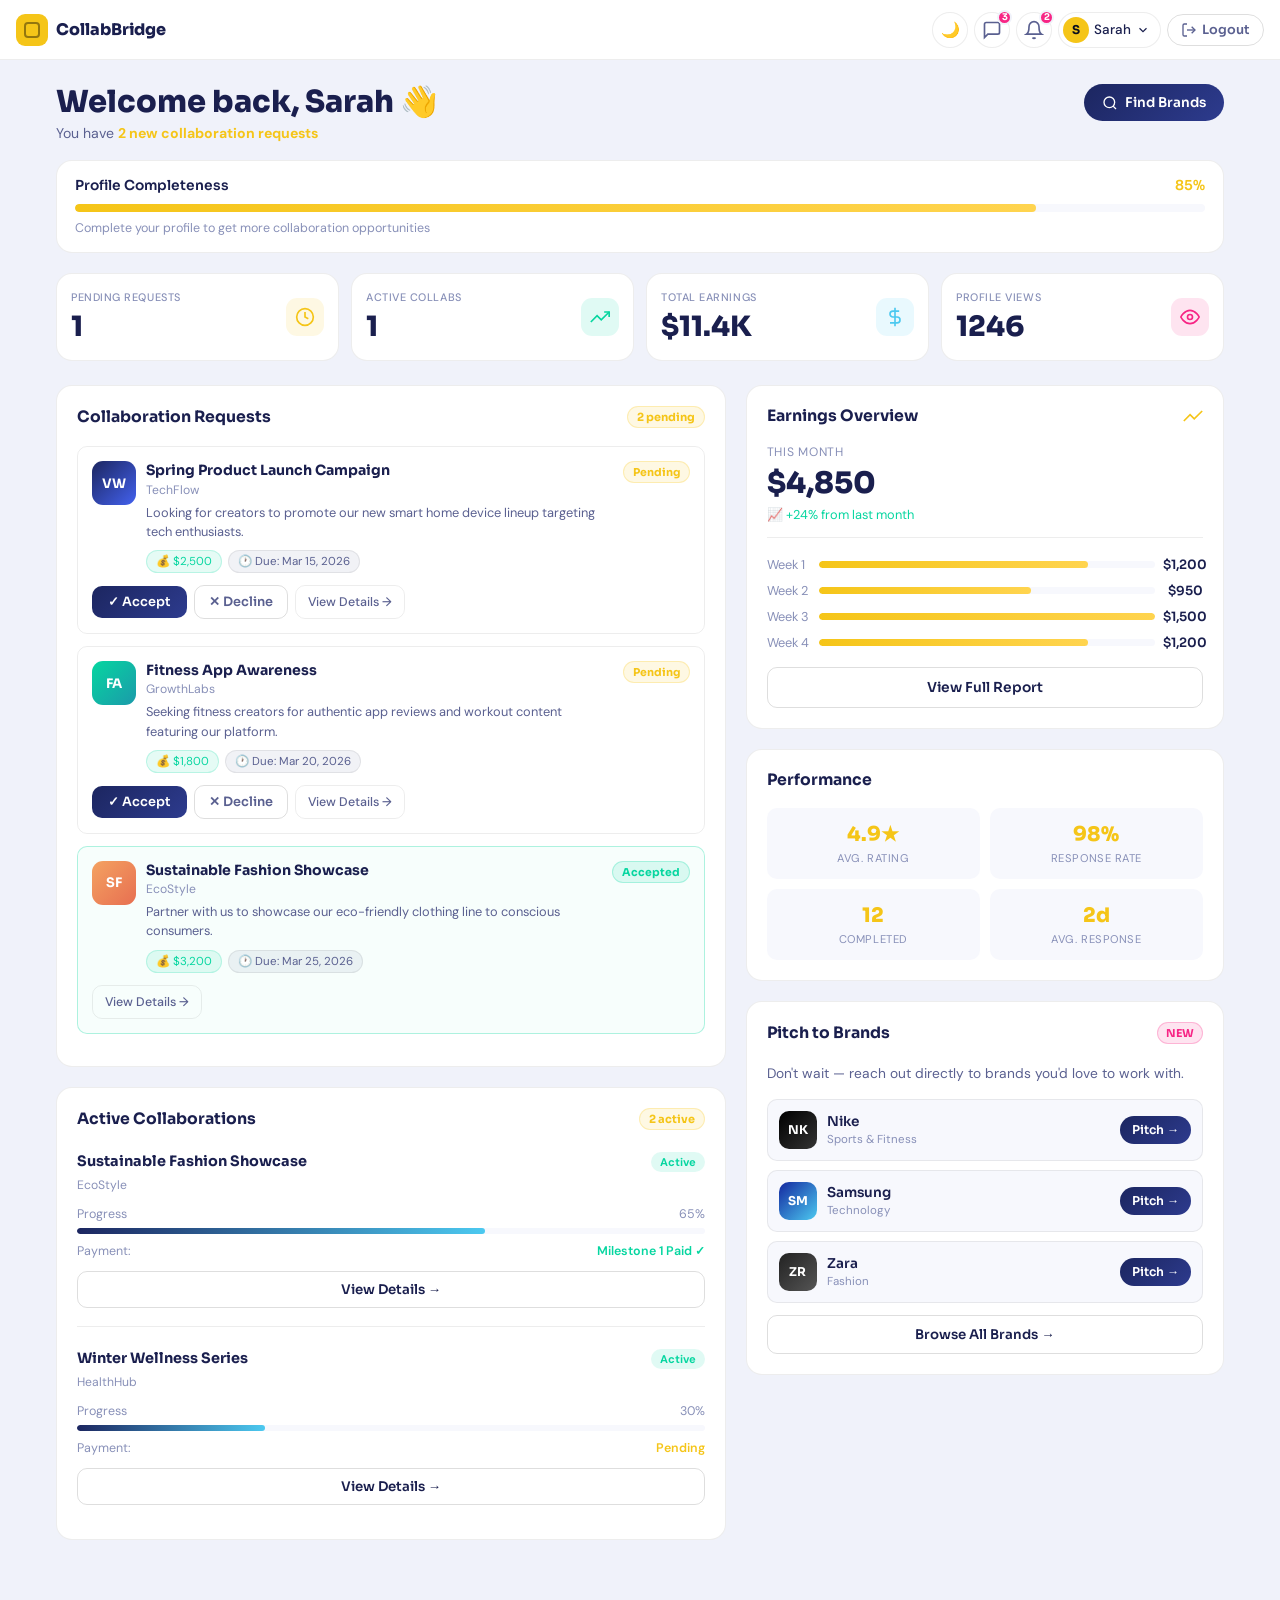
==== commit 0490262f: "afa papa" ====
--- a/creator-dashboard/creator.html
+++ b/creator-dashboard/creator.html
@@ -33,9 +33,14 @@
     </button>
     <div class="user-pill">
       <div class="user-avatar">S</div>
-      <span id="userName">Sarah</span>
+      <span id="userName" class="user-name-text">Sarah</span>
       <svg width="14" height="14" viewBox="0 0 24 24" fill="none" stroke="currentColor" stroke-width="2"><polyline points="6 9 12 15 18 9"/></svg>
     </div>
+    <!-- Logout Button -->
+    <a href="../landing-page/index.html" class="btn-logout" title="Logout" onclick="handleLogout()">
+      <svg width="16" height="16" viewBox="0 0 24 24" fill="none" stroke="currentColor" stroke-width="2"><path d="M9 21H5a2 2 0 0 1-2-2V5a2 2 0 0 1 2-2h4"/><polyline points="16 17 21 12 16 7"/><line x1="21" y1="12" x2="9" y2="12"/></svg>
+      <span class="logout-text">Logout</span>
+    </a>
   </div>
 </nav>
 
--- a/creator-dashboard/creator.css
+++ b/creator-dashboard/creator.css
@@ -1,1483 +1,684 @@
-
-
-/*LIGHT THEME (default)*/
+/* =============================================
+   THEME TOKENS
+   ============================================= */
 [data-theme="light"] {
   --bg: #f0f2fa;
   --bg-card: #ffffff;
   --bg-card-2: #f7f8fd;
   --bg-input: #f3f4fb;
-  --border: rgba(0, 0, 0, 0.07);
-  --border-2: rgba(0, 0, 0, 0.13);
+  --border: rgba(0,0,0,0.07);
+  --border-2: rgba(0,0,0,0.13);
   --text: #1a1f4e;
   --text-mid: #3a4070;
   --muted: #8890b8;
   --muted-2: #5a6090;
-  --shadow: 0 4px 24px rgba(28, 38, 96, 0.09);
+  --shadow: 0 4px 24px rgba(28,38,96,0.09);
   --nav-bg: #ffffff;
-  --tag-bg: rgba(28, 38, 96, 0.06);
-}
-
-/*DARK THEME*/
+  --tag-bg: rgba(28,38,96,0.06);
+}
 [data-theme="dark"] {
   --bg: #0b0e1f;
   --bg-card: #1a2040;
   --bg-card-2: #1f2650;
   --bg-input: #161b35;
-  --border: rgba(255, 255, 255, 0.07);
-  --border-2: rgba(255, 255, 255, 0.13);
+  --border: rgba(255,255,255,0.07);
+  --border-2: rgba(255,255,255,0.13);
   --text: #e8eaf6;
   --text-mid: #b0b8d8;
   --muted: #6b7299;
   --muted-2: #9ca3c9;
-  --shadow: 0 8px 40px rgba(0, 0, 0, 0.5);
+  --shadow: 0 8px 40px rgba(0,0,0,0.5);
   --nav-bg: #0d1130;
-  --tag-bg: rgba(255, 255, 255, 0.05);
-}
-
-/*SHARED*/
+  --tag-bg: rgba(255,255,255,0.05);
+}
 :root {
-  --accent: #f5c518;
+  --accent:   #f5c518;
   --accent-2: #06d6a0;
   --accent-3: #4cc9f0;
-  --pink: #f72585;
-  --btn-grad: linear-gradient(135deg, #1c2660, #2d3b8e);
-  --nav-h: 64px;
-  --radius: 16px;
-  --radius-sm: 10px;
-  --t: 0.35s cubic-bezier(0.22, 1, 0.36, 1);
-}
-
-*,
-*::before,
-*::after {
-  box-sizing: border-box;
-  margin: 0;
-  padding: 0;
-}
-html {
-  scroll-behavior: smooth;
-}
+  --pink:     #f72585;
+  --btn-grad: linear-gradient(135deg,#1c2660,#2d3b8e);
+  --nav-h:    60px;
+  --radius:   16px;
+  --radius-sm:10px;
+  --t: 0.35s cubic-bezier(0.22,1,0.36,1);
+}
+
+/* =============================================
+   RESET & BASE
+   ============================================= */
+*, *::before, *::after { box-sizing: border-box; margin: 0; padding: 0; }
+html { scroll-behavior: smooth; overflow-x: hidden; }
 body {
   font-family: "DM Sans", sans-serif;
   background: var(--bg);
   color: var(--text);
   min-height: 100vh;
-  transition:
-    background 0.4s,
-    color 0.3s;
-}
-a {
-  color: inherit;
-  text-decoration: none;
-}
-button {
-  font-family: inherit;
-  cursor: pointer;
-}
-
-/*REVEAL*/
-.reveal {
-  opacity: 0;
-  transform: translateY(24px);
-  transition:
-    opacity 0.6s var(--t),
-    transform 0.6s var(--t);
-}
-.reveal.visible {
-  opacity: 1;
-  transform: translateY(0);
-}
-.reveal--d1 {
-  transition-delay: 0.08s;
-}
-.reveal--d2 {
-  transition-delay: 0.16s;
-}
-.reveal--d3 {
-  transition-delay: 0.24s;
-}
-
-/*NAV*/
+  transition: background 0.4s, color 0.3s;
+  overflow-x: hidden;
+  /* Absolutely kill any horizontal scroll */
+  max-width: 100vw;
+  width: 100%;
+}
+a  { color: inherit; text-decoration: none; }
+button { font-family: inherit; cursor: pointer; }
+
+/* =============================================
+   REVEAL ANIMATIONS
+   ============================================= */
+.reveal { opacity: 0; transform: translateY(24px); transition: opacity 0.6s var(--t), transform 0.6s var(--t); }
+.reveal.visible { opacity: 1; transform: translateY(0); }
+.reveal--d1 { transition-delay: 0.08s; }
+.reveal--d2 { transition-delay: 0.16s; }
+.reveal--d3 { transition-delay: 0.24s; }
+
+/* =============================================
+   NAVBAR
+   ============================================= */
 .nav {
-  position: fixed;
-  top: 0;
-  left: 0;
-  right: 0;
+  position: fixed; top: 0; left: 0; right: 0;
   height: var(--nav-h);
   background: var(--nav-bg);
   border-bottom: 1px solid var(--border);
-  display: flex;
-  align-items: center;
-  justify-content: space-between;
-  padding: 0 28px;
+  display: flex; align-items: center; justify-content: space-between;
+  padding: 0 16px;
   z-index: 500;
   transition: background 0.4s;
-}
-.nav__left {
-  display: flex;
-  align-items: center;
-  gap: 16px;
-}
+  width: 100%;
+  overflow: hidden;
+  gap: 8px;
+}
+.nav__left { display: flex; align-items: center; flex-shrink: 0; }
 .nav__logo {
-  display: flex;
-  align-items: center;
-  gap: 10px;
-  font-family: "Sora", sans-serif;
-  font-weight: 800;
-  font-size: 1.1rem;
+  display: flex; align-items: center; gap: 8px;
+  font-family: "Sora", sans-serif; font-weight: 800; font-size: 1rem;
+  white-space: nowrap;
 }
 .logo-icon {
-  width: 34px;
-  height: 34px;
-  background: var(--accent);
-  border-radius: 9px;
-  display: flex;
-  align-items: center;
-  justify-content: center;
-}
-.logo-inner {
-  width: 18px;
-  height: 18px;
-  border-radius: 5px;
-  border: 2.5px solid rgba(0, 0, 0, 0.4);
-}
-.nav__right {
-  display: flex;
-  align-items: center;
-  gap: 10px;
-}
-
-.theme-toggle {
-  width: 38px;
-  height: 38px;
-  background: var(--bg-card);
-  border: 1px solid var(--border);
-  border-radius: 50%;
-  display: flex;
-  align-items: center;
-  justify-content: center;
-  font-size: 1rem;
-  transition: var(--t);
-}
-.theme-toggle:hover {
-  transform: rotate(20deg) scale(1.1);
-}
-
+  width: 32px; height: 32px;
+  background: var(--accent); border-radius: 9px;
+  display: flex; align-items: center; justify-content: center; flex-shrink: 0;
+}
+.logo-inner { width: 16px; height: 16px; border-radius: 4px; border: 2.5px solid rgba(0,0,0,0.4); }
+.nav__right { display: flex; align-items: center; gap: 6px; flex-shrink: 0; }
+
+.theme-toggle,
 .nav-icon-btn {
   position: relative;
-  width: 38px;
-  height: 38px;
-  background: var(--bg-card);
-  border: 1px solid var(--border);
-  border-radius: 50%;
-  display: flex;
-  align-items: center;
-  justify-content: center;
-  color: var(--muted-2);
-  transition: var(--t);
-}
-.nav-icon-btn:hover {
-  border-color: var(--border-2);
-  color: var(--text);
-}
+  width: 36px; height: 36px;
+  background: var(--bg-card); border: 1px solid var(--border); border-radius: 50%;
+  display: flex; align-items: center; justify-content: center;
+  color: var(--muted-2); font-size: 0.95rem;
+  transition: var(--t); flex-shrink: 0;
+}
+.theme-toggle:hover { transform: rotate(20deg) scale(1.1); }
+.nav-icon-btn:hover { border-color: var(--border-2); color: var(--text); }
 .nav-badge {
-  position: absolute;
-  top: -3px;
-  right: -3px;
-  background: var(--pink);
-  color: white;
-  font-family: "Sora", sans-serif;
-  font-size: 0.6rem;
-  font-weight: 700;
-  width: 16px;
-  height: 16px;
-  border-radius: 50%;
-  display: flex;
-  align-items: center;
-  justify-content: center;
+  position: absolute; top: -3px; right: -3px;
+  background: var(--pink); color: white;
+  font-family: "Sora", sans-serif; font-size: 0.58rem; font-weight: 700;
+  width: 15px; height: 15px; border-radius: 50%;
+  display: flex; align-items: center; justify-content: center;
   border: 2px solid var(--bg);
 }
-
 .user-pill {
-  display: flex;
-  align-items: center;
-  gap: 8px;
-  background: var(--bg-card);
-  border: 1px solid var(--border);
-  border-radius: 50px;
-  padding: 6px 12px 6px 6px;
-  font-size: 0.88rem;
-  font-weight: 500;
-  transition: var(--t);
-}
-.user-pill:hover {
-  border-color: var(--border-2);
-}
+  display: flex; align-items: center; gap: 5px;
+  background: var(--bg-card); border: 1px solid var(--border); border-radius: 50px;
+  padding: 4px 10px 4px 4px;
+  font-size: 0.84rem; font-weight: 500;
+  transition: var(--t); flex-shrink: 0;
+}
+.user-pill:hover { border-color: var(--border-2); }
 .user-avatar {
-  width: 28px;
-  height: 28px;
-  background: var(--accent);
-  color: #0b0e1f;
-  border-radius: 50%;
-  font-family: "Sora", sans-serif;
-  font-weight: 700;
-  font-size: 0.8rem;
-  display: flex;
-  align-items: center;
-  justify-content: center;
-}
-
-/*NOTIF / MSG PANELS */
+  width: 26px; height: 26px;
+  background: var(--accent); color: #0b0e1f;
+  border-radius: 50%; font-family: "Sora", sans-serif;
+  font-weight: 700; font-size: 0.76rem;
+  display: flex; align-items: center; justify-content: center; flex-shrink: 0;
+}
+.btn-logout {
+  display: flex; align-items: center; gap: 5px;
+  padding: 7px 13px;
+  background: transparent; border: 1.5px solid var(--border-2); border-radius: 50px;
+  color: var(--muted-2); font-family: "Sora", sans-serif; font-weight: 600; font-size: 0.8rem;
+  transition: var(--t); text-decoration: none; flex-shrink: 0; white-space: nowrap;
+}
+.btn-logout:hover { border-color: var(--pink); color: var(--pink); background: rgba(247,37,133,0.05); }
+
+/* =============================================
+   NOTIFICATION & MESSAGE PANELS
+   ============================================= */
 .notif-panel,
 .messages-panel {
-  position: fixed;
-  top: calc(var(--nav-h) + 8px);
-  right: 20px;
-  width: 320px;
-  background: var(--bg-card);
-  border: 1px solid var(--border-2);
-  border-radius: var(--radius);
-  box-shadow: var(--shadow);
-  z-index: 600;
-  overflow: hidden;
+  position: fixed; top: calc(var(--nav-h) + 8px); right: 10px;
+  width: min(310px, calc(100vw - 20px));
+  background: var(--bg-card); border: 1px solid var(--border-2);
+  border-radius: var(--radius); box-shadow: var(--shadow);
+  z-index: 600; overflow: hidden;
   animation: slideDown 0.3s var(--t);
 }
-.notif-panel.hidden,
-.messages-panel.hidden {
-  display: none;
-}
-@keyframes slideDown {
-  from {
-    opacity: 0;
-    transform: translateY(-10px);
-  }
-}
+.notif-panel.hidden, .messages-panel.hidden { display: none; }
+@keyframes slideDown { from { opacity: 0; transform: translateY(-10px); } }
 .notif-panel__header {
-  display: flex;
-  align-items: center;
-  justify-content: space-between;
-  padding: 14px 16px 10px;
-  border-bottom: 1px solid var(--border);
-  font-family: "Sora", sans-serif;
-  font-weight: 600;
-  font-size: 0.9rem;
-}
-.notif-clear {
-  background: none;
-  border: none;
-  color: var(--muted);
-  font-size: 0.8rem;
-  transition: color 0.2s;
-}
-.notif-clear:hover {
-  color: var(--text);
-}
-.notif-list,
-.msg-list {
-  max-height: 300px;
-  overflow-y: auto;
-}
+  display: flex; align-items: center; justify-content: space-between;
+  padding: 13px 15px 10px; border-bottom: 1px solid var(--border);
+  font-family: "Sora", sans-serif; font-weight: 600; font-size: 0.88rem;
+}
+.notif-clear { background: none; border: none; color: var(--muted); font-size: 0.78rem; transition: color 0.2s; }
+.notif-clear:hover { color: var(--text); }
+.notif-list, .msg-list { max-height: 280px; overflow-y: auto; }
 .notif-item {
-  display: flex;
-  gap: 10px;
-  padding: 12px 16px;
-  border-bottom: 1px solid var(--border);
-  transition: background 0.2s;
-}
-.notif-item:hover {
-  background: var(--bg-card-2);
-}
-.notif-dot {
-  width: 8px;
-  height: 8px;
-  border-radius: 50%;
-  flex-shrink: 0;
-  margin-top: 5px;
-}
-.notif-dot--yellow {
-  background: var(--accent);
-}
-.notif-dot--green {
-  background: var(--accent-2);
-}
-.notif-text {
-  font-size: 0.84rem;
-  line-height: 1.5;
-  color: var(--muted-2);
-}
-.notif-text strong {
-  color: var(--text);
-}
-.notif-time {
-  font-size: 0.74rem;
-  color: var(--muted);
-  margin-top: 2px;
-}
+  display: flex; gap: 10px; padding: 11px 15px;
+  border-bottom: 1px solid var(--border); transition: background 0.2s;
+}
+.notif-item:hover { background: var(--bg-card-2); }
+.notif-dot { width: 8px; height: 8px; border-radius: 50%; flex-shrink: 0; margin-top: 5px; }
+.notif-dot--yellow { background: var(--accent); }
+.notif-dot--green  { background: var(--accent-2); }
+.notif-text { font-size: 0.82rem; line-height: 1.5; color: var(--muted-2); }
+.notif-text strong { color: var(--text); }
+.notif-time { font-size: 0.72rem; color: var(--muted); margin-top: 2px; }
 .msg-item {
-  display: flex;
-  align-items: center;
-  gap: 12px;
-  padding: 12px 16px;
-  border-bottom: 1px solid var(--border);
-  transition: background 0.2s;
-  cursor: pointer;
-}
-.msg-item:hover {
-  background: var(--bg-card-2);
-}
+  display: flex; align-items: center; gap: 10px; padding: 11px 15px;
+  border-bottom: 1px solid var(--border); transition: background 0.2s; cursor: pointer;
+}
+.msg-item:hover { background: var(--bg-card-2); }
 .msg-avatar {
-  width: 38px;
-  height: 38px;
-  border-radius: 50%;
-  display: flex;
-  align-items: center;
-  justify-content: center;
-  font-family: "Sora", sans-serif;
-  font-weight: 700;
-  font-size: 0.8rem;
-  color: white;
-  flex-shrink: 0;
-}
-.msg-name {
-  font-family: "Sora", sans-serif;
-  font-weight: 600;
-  font-size: 0.85rem;
-  margin-bottom: 2px;
-}
-.msg-preview {
-  font-size: 0.78rem;
-  color: var(--muted);
-  white-space: nowrap;
-  overflow: hidden;
-  text-overflow: ellipsis;
-  max-width: 160px;
-}
-.msg-time {
-  font-size: 0.74rem;
-  color: var(--muted);
-  margin-left: auto;
-  flex-shrink: 0;
-}
-
-/*MAIN*/
+  width: 36px; height: 36px; border-radius: 50%;
+  display: flex; align-items: center; justify-content: center;
+  font-family: "Sora", sans-serif; font-weight: 700; font-size: 0.76rem;
+  color: white; flex-shrink: 0;
+}
+.msg-name { font-family: "Sora", sans-serif; font-weight: 600; font-size: 0.83rem; margin-bottom: 2px; }
+.msg-preview { font-size: 0.76rem; color: var(--muted); white-space: nowrap; overflow: hidden; text-overflow: ellipsis; max-width: 140px; }
+.msg-time { font-size: 0.72rem; color: var(--muted); margin-left: auto; flex-shrink: 0; }
+
+/* =============================================
+   MAIN
+   ============================================= */
 .main {
-  padding: calc(var(--nav-h) + 28px) 28px 60px;
-  max-width: 1200px;
-  margin: 0 auto;
-}
-
-/* Welcome */
+  padding: calc(var(--nav-h) + 24px) 16px 60px;
+  max-width: 1200px; width: 100%; margin: 0 auto;
+  /* Critical: no sideways bleed */
+  overflow-x: hidden;
+}
+
+/* =============================================
+   WELCOME HEADER
+   ============================================= */
 .welcome-header {
-  display: flex;
-  align-items: center;
-  justify-content: space-between;
-  margin-bottom: 18px;
-  flex-wrap: wrap;
-  gap: 12px;
+  display: flex; align-items: flex-start; justify-content: space-between;
+  flex-wrap: wrap; gap: 12px; margin-bottom: 18px;
 }
 .welcome-title {
   font-family: "Sora", sans-serif;
-  font-size: clamp(1.5rem, 3vw, 2rem);
-  font-weight: 800;
-  margin-bottom: 4px;
-}
-.welcome-sub {
-  color: var(--muted-2);
-  font-size: 0.95rem;
-}
-.welcome-sub strong {
-  color: var(--accent);
-}
+  font-size: clamp(1.2rem, 5vw, 1.9rem);
+  font-weight: 800; margin-bottom: 4px; line-height: 1.2;
+}
+.welcome-sub { color: var(--muted-2); font-size: 0.88rem; }
+.welcome-sub strong { color: var(--accent); }
 .btn-find-brands {
-  display: flex;
-  align-items: center;
-  gap: 8px;
-  padding: 11px 22px;
-  background: var(--btn-grad);
-  border: none;
-  border-radius: 50px;
-  color: white;
-  font-family: "Sora", sans-serif;
-  font-weight: 600;
-  font-size: 0.88rem;
-  transition: var(--t);
-}
-.btn-find-brands:hover {
-  transform: translateY(-2px);
-  box-shadow: 0 8px 24px rgba(28, 38, 96, 0.4);
-}
-
-/* Profile bar */
+  display: flex; align-items: center; gap: 7px;
+  padding: 10px 18px; background: var(--btn-grad);
+  border: none; border-radius: 50px; color: white;
+  font-family: "Sora", sans-serif; font-weight: 600; font-size: 0.84rem;
+  transition: var(--t); white-space: nowrap; flex-shrink: 0;
+}
+.btn-find-brands:hover { transform: translateY(-2px); box-shadow: 0 8px 24px rgba(28,38,96,0.4); }
+
+/* =============================================
+   PROFILE BAR
+   ============================================= */
 .profile-bar-card {
-  background: var(--bg-card);
-  border: 1px solid var(--border);
-  border-radius: var(--radius);
-  padding: 18px 22px;
-  margin-bottom: 22px;
+  background: var(--bg-card); border: 1px solid var(--border);
+  border-radius: var(--radius); padding: 16px 18px; margin-bottom: 20px;
 }
 .profile-bar-top {
-  display: flex;
-  justify-content: space-between;
-  font-family: "Sora", sans-serif;
-  font-size: 0.88rem;
-  font-weight: 600;
-  margin-bottom: 10px;
-}
-.profile-pct {
-  color: var(--accent);
-}
-.profile-bar-track {
-  height: 8px;
-  background: var(--bg-card-2);
-  border-radius: 4px;
-  overflow: hidden;
-  margin-bottom: 8px;
-}
-.profile-bar-fill {
-  height: 100%;
-  background: linear-gradient(90deg, var(--accent), #ffd44f);
-  border-radius: 4px;
-  transition: width 1.2s var(--t);
-}
-.profile-bar-hint {
-  font-size: 0.8rem;
-  color: var(--muted);
-}
-
-/* Stats */
+  display: flex; justify-content: space-between;
+  font-family: "Sora", sans-serif; font-size: 0.86rem; font-weight: 600; margin-bottom: 10px;
+}
+.profile-pct { color: var(--accent); }
+.profile-bar-track { height: 8px; background: var(--bg-card-2); border-radius: 4px; overflow: hidden; margin-bottom: 8px; }
+.profile-bar-fill { height: 100%; background: linear-gradient(90deg, var(--accent), #ffd44f); border-radius: 4px; transition: width 1.2s var(--t); }
+.profile-bar-hint { font-size: 0.78rem; color: var(--muted); }
+
+/* =============================================
+   STATS GRID
+   ============================================= */
 .stats-grid {
-  display: grid;
-  grid-template-columns: repeat(4, 1fr);
-  gap: 16px;
-  margin-bottom: 28px;
+  display: grid; grid-template-columns: repeat(4,1fr);
+  gap: 12px; margin-bottom: 24px;
 }
 .stat-card {
-  background: var(--bg-card);
-  border: 1px solid var(--border);
-  border-radius: var(--radius);
-  padding: 20px 18px;
-  display: flex;
-  align-items: center;
-  justify-content: space-between;
-  transition: var(--t);
-  cursor: default;
-  position: relative;
-  overflow: hidden;
+  background: var(--bg-card); border: 1px solid var(--border); border-radius: var(--radius);
+  padding: 16px 14px;
+  display: flex; align-items: center; justify-content: space-between;
+  transition: var(--t); position: relative; overflow: hidden; min-width: 0;
 }
 .stat-card::before {
-  content: "";
-  position: absolute;
-  bottom: 0;
-  left: 0;
-  right: 0;
-  height: 2px;
-  background: var(--accent);
-  transform: scaleX(0);
-  transform-origin: left;
+  content: ""; position: absolute; bottom: 0; left: 0; right: 0; height: 2px;
+  background: var(--accent); transform: scaleX(0); transform-origin: left;
   transition: transform 0.4s var(--t);
 }
-.stat-card:hover {
-  border-color: var(--border-2);
-  transform: translateY(-3px);
-  box-shadow: var(--shadow);
-}
-.stat-card:hover::before {
-  transform: scaleX(1);
-}
+.stat-card:hover { border-color: var(--border-2); transform: translateY(-3px); box-shadow: var(--shadow); }
+.stat-card:hover::before { transform: scaleX(1); }
+.stat-card__body { min-width: 0; flex: 1; }
 .stat-label {
-  font-size: 0.76rem;
-  color: var(--muted);
-  font-weight: 500;
-  display: block;
-  margin-bottom: 6px;
-  text-transform: uppercase;
-  letter-spacing: 0.06em;
+  font-size: 0.68rem; color: var(--muted); font-weight: 500; display: block;
+  margin-bottom: 5px; text-transform: uppercase; letter-spacing: 0.05em;
+  white-space: nowrap; overflow: hidden; text-overflow: ellipsis;
 }
 .stat-num {
   font-family: "Sora", sans-serif;
-  font-size: 1.8rem;
-  font-weight: 800;
-  color: var(--text);
-  display: block;
+  font-size: clamp(1.3rem, 3vw, 1.75rem);
+  font-weight: 800; color: var(--text); display: block; white-space: nowrap;
 }
 .stat-card__icon {
-  width: 44px;
-  height: 44px;
-  border-radius: 12px;
-  display: flex;
-  align-items: center;
-  justify-content: center;
-  flex-shrink: 0;
-}
-.stat-card__icon--yellow {
-  background: rgba(245, 197, 24, 0.12);
-  color: var(--accent);
-}
-.stat-card__icon--green {
-  background: rgba(6, 214, 160, 0.12);
-  color: var(--accent-2);
-}
-.stat-card__icon--blue {
-  background: rgba(76, 201, 240, 0.12);
-  color: var(--accent-3);
-}
-.stat-card__icon--pink {
-  background: rgba(247, 37, 133, 0.12);
-  color: var(--pink);
-}
-
-/* Two col layout */
+  width: 38px; height: 38px; border-radius: 11px;
+  display: flex; align-items: center; justify-content: center; flex-shrink: 0; margin-left: 8px;
+}
+.stat-card__icon--yellow { background: rgba(245,197,24,0.12); color: var(--accent); }
+.stat-card__icon--green  { background: rgba(6,214,160,0.12);  color: var(--accent-2); }
+.stat-card__icon--blue   { background: rgba(76,201,240,0.12); color: var(--accent-3); }
+.stat-card__icon--pink   { background: rgba(247,37,133,0.12); color: var(--pink); }
+
+/* =============================================
+   TWO-COLUMN LAYOUT
+   ============================================= */
 .two-col {
-  display: grid;
-  grid-template-columns: 1.4fr 1fr;
-  gap: 22px;
-}
-
-/* Section cards */
+  display: grid; grid-template-columns: 1.4fr 1fr;
+  gap: 20px; width: 100%; min-width: 0;
+}
+.col-left, .col-right { min-width: 0; }
+
+/* =============================================
+   SECTION CARDS
+   ============================================= */
 .section-card {
-  background: var(--bg-card);
-  border: 1px solid var(--border);
-  border-radius: var(--radius);
-  padding: 24px;
-  margin-bottom: 22px;
-  transition: var(--t);
+  background: var(--bg-card); border: 1px solid var(--border); border-radius: var(--radius);
+  padding: 20px; margin-bottom: 20px; min-width: 0; width: 100%;
 }
 .section-card__header {
-  display: flex;
-  align-items: center;
-  justify-content: space-between;
-  margin-bottom: 20px;
-}
-.section-title {
-  font-family: "Sora", sans-serif;
-  font-size: 1.1rem;
-  font-weight: 700;
-}
+  display: flex; align-items: center; justify-content: space-between; margin-bottom: 18px; gap: 8px;
+}
+.section-title { font-family: "Sora", sans-serif; font-size: 0.98rem; font-weight: 700; }
 .badge-count {
-  background: rgba(245, 197, 24, 0.12);
-  color: var(--accent);
-  font-family: "Sora", sans-serif;
-  font-size: 0.76rem;
-  font-weight: 700;
-  padding: 4px 10px;
-  border-radius: 50px;
-  border: 1px solid rgba(245, 197, 24, 0.25);
+  background: rgba(245,197,24,0.12); color: var(--accent);
+  font-family: "Sora", sans-serif; font-size: 0.7rem; font-weight: 700;
+  padding: 3px 9px; border-radius: 50px; border: 1px solid rgba(245,197,24,0.25);
+  white-space: nowrap; flex-shrink: 0;
 }
 .new-badge {
-  background: rgba(247, 37, 133, 0.12);
-  color: var(--pink);
-  font-family: "Sora", sans-serif;
-  font-size: 0.72rem;
-  font-weight: 700;
-  padding: 3px 8px;
-  border-radius: 50px;
-  border: 1px solid rgba(247, 37, 133, 0.25);
-}
-
-/* Request items */
+  background: rgba(247,37,133,0.12); color: var(--pink);
+  font-family: "Sora", sans-serif; font-size: 0.68rem; font-weight: 700;
+  padding: 3px 8px; border-radius: 50px; border: 1px solid rgba(247,37,133,0.25);
+  white-space: nowrap; flex-shrink: 0;
+}
+
+/* =============================================
+   REQUEST ITEMS
+   ============================================= */
 .request-item {
-  border: 1px solid var(--border);
-  border-radius: var(--radius-sm);
-  padding: 18px;
-  margin-bottom: 14px;
-  transition: var(--t);
-}
-.request-item:hover {
-  border-color: var(--border-2);
-  box-shadow: var(--shadow);
-}
-.request-item--accepted {
-  border-color: rgba(6, 214, 160, 0.3);
-  background: rgba(6, 214, 160, 0.03);
-}
-.request-item__top {
-  display: flex;
-  gap: 14px;
-  align-items: flex-start;
-  margin-bottom: 14px;
-}
+  border: 1px solid var(--border); border-radius: var(--radius-sm);
+  padding: 14px; margin-bottom: 12px; transition: var(--t); min-width: 0;
+}
+.request-item:hover { border-color: var(--border-2); box-shadow: var(--shadow); }
+.request-item--accepted { border-color: rgba(6,214,160,0.3); background: rgba(6,214,160,0.03); }
+.request-item__top { display: flex; gap: 10px; align-items: flex-start; margin-bottom: 12px; flex-wrap: wrap; }
 .brand-logo {
-  width: 52px;
-  height: 52px;
-  border-radius: 12px;
-  display: flex;
-  align-items: center;
-  justify-content: center;
-  font-family: "Sora", sans-serif;
-  font-weight: 700;
-  font-size: 0.9rem;
-  color: white;
-  flex-shrink: 0;
-}
-.brand-logo--blue {
-  background: linear-gradient(135deg, #1c2660, #4361ee);
-}
-.brand-logo--teal {
-  background: linear-gradient(135deg, #06d6a0, #1b9aaa);
-}
-.brand-logo--orange {
-  background: linear-gradient(135deg, #f4a261, #e76f51);
-}
-.brand-logo--purple {
-  background: linear-gradient(135deg, #7b2d8b, #c77dff);
-}
-.request-info {
-  flex: 1;
-}
+  width: 44px; height: 44px; border-radius: 11px;
+  display: flex; align-items: center; justify-content: center;
+  font-family: "Sora", sans-serif; font-weight: 700; font-size: 0.82rem;
+  color: white; flex-shrink: 0;
+}
+.brand-logo--blue   { background: linear-gradient(135deg,#1c2660,#4361ee); }
+.brand-logo--teal   { background: linear-gradient(135deg,#06d6a0,#1b9aaa); }
+.brand-logo--orange { background: linear-gradient(135deg,#f4a261,#e76f51); }
+.brand-logo--purple { background: linear-gradient(135deg,#7b2d8b,#c77dff); }
+.request-info { flex: 1; min-width: 0; }
 .request-info h3 {
-  font-family: "Sora", sans-serif;
-  font-weight: 700;
-  font-size: 0.95rem;
-  margin-bottom: 3px;
-}
-.brand-name {
-  font-size: 0.8rem;
-  color: var(--muted);
-  display: block;
-  margin-bottom: 6px;
-}
-.request-desc {
-  font-size: 0.85rem;
-  color: var(--muted-2);
-  line-height: 1.5;
-  margin-bottom: 10px;
-}
-.request-meta {
-  display: flex;
-  gap: 8px;
-  flex-wrap: wrap;
-}
+  font-family: "Sora", sans-serif; font-weight: 700; font-size: 0.88rem;
+  margin-bottom: 2px; line-height: 1.3; overflow-wrap: break-word;
+}
+.brand-name { font-size: 0.76rem; color: var(--muted); display: block; margin-bottom: 5px; }
+.request-desc { font-size: 0.8rem; color: var(--muted-2); line-height: 1.5; margin-bottom: 9px; overflow-wrap: break-word; }
+.request-meta { display: flex; gap: 6px; flex-wrap: wrap; }
 .meta-pill {
-  font-size: 0.78rem;
-  padding: 3px 10px;
-  background: var(--tag-bg);
-  border: 1px solid var(--border);
-  border-radius: 50px;
-  color: var(--muted-2);
-}
-.meta-pill--green {
-  background: rgba(6, 214, 160, 0.1);
-  color: var(--accent-2);
-  border-color: rgba(6, 214, 160, 0.2);
-}
+  font-size: 0.72rem; padding: 3px 9px;
+  background: var(--tag-bg); border: 1px solid var(--border);
+  border-radius: 50px; color: var(--muted-2); white-space: nowrap;
+}
+.meta-pill--green { background: rgba(6,214,160,0.1); color: var(--accent-2); border-color: rgba(6,214,160,0.2); }
 .status-badge {
-  font-family: "Sora", sans-serif;
-  font-size: 0.74rem;
-  font-weight: 700;
-  padding: 4px 12px;
-  border-radius: 50px;
-  flex-shrink: 0;
-}
-.status-badge--pending {
-  background: rgba(245, 197, 24, 0.12);
-  color: var(--accent);
-  border: 1px solid rgba(245, 197, 24, 0.25);
-}
-.status-badge--accepted {
-  background: rgba(6, 214, 160, 0.12);
-  color: var(--accent-2);
-  border: 1px solid rgba(6, 214, 160, 0.25);
-}
-.status-badge--declined {
-  background: rgba(247, 37, 133, 0.12);
-  color: var(--pink);
-  border: 1px solid rgba(247, 37, 133, 0.25);
-}
-.request-actions {
-  display: flex;
-  gap: 10px;
-  align-items: center;
-}
+  font-family: "Sora", sans-serif; font-size: 0.68rem; font-weight: 700;
+  padding: 3px 9px; border-radius: 50px; white-space: nowrap; flex-shrink: 0; align-self: flex-start;
+}
+.status-badge--pending  { background: rgba(245,197,24,0.12); color: var(--accent);   border: 1px solid rgba(245,197,24,0.25); }
+.status-badge--accepted { background: rgba(6,214,160,0.12);  color: var(--accent-2); border: 1px solid rgba(6,214,160,0.25); }
+.status-badge--declined { background: rgba(247,37,133,0.12); color: var(--pink);     border: 1px solid rgba(247,37,133,0.25); }
+.request-actions { display: flex; gap: 7px; align-items: center; flex-wrap: wrap; }
 .btn-accept {
-  padding: 9px 20px;
-  background: var(--btn-grad);
-  border: none;
-  border-radius: var(--radius-sm);
-  color: white;
-  font-family: "Sora", sans-serif;
-  font-weight: 600;
-  font-size: 0.85rem;
-  transition: var(--t);
-}
-.btn-accept:hover {
-  transform: translateY(-1px);
-  box-shadow: 0 6px 18px rgba(28, 38, 96, 0.4);
-}
+  padding: 8px 16px; background: var(--btn-grad); border: none;
+  border-radius: var(--radius-sm); color: white;
+  font-family: "Sora", sans-serif; font-weight: 600; font-size: 0.8rem;
+  transition: var(--t); white-space: nowrap;
+}
+.btn-accept:hover { transform: translateY(-1px); box-shadow: 0 6px 18px rgba(28,38,96,0.4); }
 .btn-decline {
-  padding: 9px 18px;
-  background: transparent;
-  border: 1.5px solid var(--border-2);
-  border-radius: var(--radius-sm);
-  color: var(--muted-2);
-  font-family: "Sora", sans-serif;
-  font-weight: 600;
-  font-size: 0.85rem;
-  transition: var(--t);
-}
-.btn-decline:hover {
-  border-color: var(--pink);
-  color: var(--pink);
-}
+  padding: 8px 14px; background: transparent; border: 1.5px solid var(--border-2);
+  border-radius: var(--radius-sm); color: var(--muted-2);
+  font-family: "Sora", sans-serif; font-weight: 600; font-size: 0.8rem;
+  transition: var(--t); white-space: nowrap;
+}
+.btn-decline:hover { border-color: var(--pink); color: var(--pink); }
 .btn-details-sm {
-  padding: 9px 16px;
-  background: transparent;
-  border: 1.5px solid var(--border);
-  border-radius: var(--radius-sm);
-  color: var(--muted-2);
-  font-size: 0.82rem;
-  font-weight: 500;
-  transition: var(--t);
-}
-.btn-details-sm:hover {
-  border-color: var(--accent);
-  color: var(--accent);
-}
-
-/* Collab items */
-.collab-item {
-  padding: 4px 0 16px;
-}
-.collab-divider {
-  height: 1px;
-  background: var(--border);
-  margin: 4px 0 20px;
-}
-.collab-item__header {
-  display: flex;
-  justify-content: space-between;
-  align-items: flex-start;
-  margin-bottom: 14px;
-}
-.collab-name {
-  font-family: "Sora", sans-serif;
-  font-weight: 700;
-  font-size: 0.95rem;
-  margin-bottom: 3px;
-}
-.collab-brand {
-  font-size: 0.8rem;
-  color: var(--muted);
-}
-.collab-status {
-  font-size: 0.74rem;
-  font-weight: 700;
-  padding: 3px 10px;
-  border-radius: 50px;
-}
-.collab-status--active {
-  background: rgba(6, 214, 160, 0.12);
-  color: var(--accent-2);
-}
-.collab-progress {
-  margin-bottom: 10px;
-}
-.progress-row {
-  display: flex;
-  justify-content: space-between;
-  font-size: 0.8rem;
-  color: var(--muted);
-  margin-bottom: 6px;
-}
-.progress-track {
-  height: 7px;
-  background: var(--bg-card-2);
-  border-radius: 4px;
-  overflow: hidden;
-}
-.progress-fill {
-  height: 100%;
-  background: linear-gradient(90deg, #1c2660, #4cc9f0);
-  border-radius: 4px;
-  transition: width 1.2s var(--t);
-}
-.collab-payment {
-  display: flex;
-  justify-content: space-between;
-  font-size: 0.82rem;
-  color: var(--muted);
-  margin-bottom: 14px;
-}
-.payment-green {
-  color: var(--accent-2);
-  font-weight: 600;
-}
-.payment-pending {
-  color: var(--accent);
-  font-weight: 600;
-}
+  padding: 8px 12px; background: transparent; border: 1.5px solid var(--border);
+  border-radius: var(--radius-sm); color: var(--muted-2); font-size: 0.78rem; font-weight: 500;
+  transition: var(--t); white-space: nowrap;
+}
+.btn-details-sm:hover { border-color: var(--accent); color: var(--accent); }
+
+/* =============================================
+   COLLAB ITEMS
+   ============================================= */
+.collab-item { padding: 4px 0 14px; }
+.collab-divider { height: 1px; background: var(--border); margin: 4px 0 18px; }
+.collab-item__header { display: flex; justify-content: space-between; align-items: flex-start; margin-bottom: 12px; gap: 8px; }
+.collab-name { font-family: "Sora", sans-serif; font-weight: 700; font-size: 0.9rem; margin-bottom: 3px; overflow-wrap: break-word; }
+.collab-brand { font-size: 0.76rem; color: var(--muted); }
+.collab-status { font-size: 0.7rem; font-weight: 700; padding: 3px 9px; border-radius: 50px; white-space: nowrap; flex-shrink: 0; }
+.collab-status--active { background: rgba(6,214,160,0.12); color: var(--accent-2); }
+.collab-progress { margin-bottom: 9px; }
+.progress-row { display: flex; justify-content: space-between; font-size: 0.78rem; color: var(--muted); margin-bottom: 6px; }
+.progress-track { height: 6px; background: var(--bg-card-2); border-radius: 4px; overflow: hidden; }
+.progress-fill { height: 100%; background: linear-gradient(90deg,#1c2660,#4cc9f0); border-radius: 4px; transition: width 1.2s var(--t); }
+.collab-payment { display: flex; justify-content: space-between; font-size: 0.78rem; color: var(--muted); margin-bottom: 12px; }
+.payment-green { color: var(--accent-2); font-weight: 600; }
+.payment-pending { color: var(--accent); font-weight: 600; }
 .btn-view-details {
-  width: 100%;
-  padding: 10px;
-  background: transparent;
-  border: 1.5px solid var(--border-2);
-  border-radius: var(--radius-sm);
-  color: var(--text);
-  font-family: "Sora", sans-serif;
-  font-weight: 600;
-  font-size: 0.85rem;
-  transition: var(--t);
-}
-.btn-view-details:hover {
-  border-color: var(--accent);
-  color: var(--accent);
-}
-
-/* Earnings */
-.earnings-month {
-  margin-bottom: 20px;
-  padding-bottom: 16px;
-  border-bottom: 1px solid var(--border);
-}
-.earnings-label {
-  font-size: 0.8rem;
-  color: var(--muted);
-  margin-bottom: 4px;
-  text-transform: uppercase;
-  letter-spacing: 0.06em;
-}
-.earnings-amount {
-  font-family: "Sora", sans-serif;
-  font-size: 2rem;
-  font-weight: 800;
-  color: var(--text);
-  margin-bottom: 4px;
-}
-.earnings-growth {
-  font-size: 0.82rem;
-  color: var(--accent-2);
-}
-.earnings-bars {
-  display: flex;
-  flex-direction: column;
-  gap: 10px;
-  margin-bottom: 18px;
-}
-.earnings-bar-row {
-  display: flex;
-  align-items: center;
-  gap: 10px;
-  font-size: 0.82rem;
-}
-.earnings-bar-row span:first-child {
-  width: 45px;
-  color: var(--muted);
-  flex-shrink: 0;
-}
-.earnings-bar-row span:last-child {
-  width: 42px;
-  text-align: right;
-  color: var(--text);
-  font-weight: 600;
-  font-family: "Sora", sans-serif;
-  flex-shrink: 0;
-}
-.ebar-track {
-  flex: 1;
-  height: 8px;
-  background: var(--bg-card-2);
-  border-radius: 4px;
-  overflow: hidden;
-}
-.ebar-fill {
-  height: 100%;
-  background: linear-gradient(90deg, var(--accent), #ffd44f);
-  border-radius: 4px;
-  transition: width 1.2s var(--t);
-}
+  width: 100%; padding: 9px; background: transparent; border: 1.5px solid var(--border-2);
+  border-radius: var(--radius-sm); color: var(--text);
+  font-family: "Sora", sans-serif; font-weight: 600; font-size: 0.83rem; transition: var(--t);
+}
+.btn-view-details:hover { border-color: var(--accent); color: var(--accent); }
+
+/* =============================================
+   EARNINGS
+   ============================================= */
+.earnings-month { margin-bottom: 18px; padding-bottom: 14px; border-bottom: 1px solid var(--border); }
+.earnings-label { font-size: 0.76rem; color: var(--muted); margin-bottom: 4px; text-transform: uppercase; letter-spacing: 0.06em; }
+.earnings-amount { font-family: "Sora", sans-serif; font-size: 1.85rem; font-weight: 800; color: var(--text); margin-bottom: 4px; }
+.earnings-growth { font-size: 0.8rem; color: var(--accent-2); }
+.earnings-bars { display: flex; flex-direction: column; gap: 9px; margin-bottom: 16px; }
+.earnings-bar-row { display: flex; align-items: center; gap: 8px; font-size: 0.8rem; }
+.earnings-bar-row span:first-child { width: 44px; color: var(--muted); flex-shrink: 0; }
+.earnings-bar-row span:last-child { width: 40px; text-align: right; color: var(--text); font-weight: 600; font-family: "Sora", sans-serif; flex-shrink: 0; }
+.ebar-track { flex: 1; height: 7px; background: var(--bg-card-2); border-radius: 4px; overflow: hidden; }
+.ebar-fill { height: 100%; background: linear-gradient(90deg, var(--accent), #ffd44f); border-radius: 4px; transition: width 1.2s var(--t); }
 .btn-full-report {
-  width: 100%;
-  padding: 12px;
-  background: transparent;
-  border: 1.5px solid var(--border-2);
-  border-radius: var(--radius-sm);
-  color: var(--text);
-  font-family: "Sora", sans-serif;
-  font-weight: 600;
-  font-size: 0.88rem;
-  transition: var(--t);
-}
-.btn-full-report:hover {
-  border-color: var(--accent);
-  color: var(--accent);
-}
-
-/* Performance grid */
-.perf-grid {
-  display: grid;
-  grid-template-columns: repeat(2, 1fr);
-  gap: 12px;
-}
-.perf-item {
-  background: var(--bg-card-2);
-  border-radius: var(--radius-sm);
-  padding: 16px;
-  text-align: center;
-}
-.perf-val {
-  font-family: "Sora", sans-serif;
-  font-size: 1.4rem;
-  font-weight: 800;
-  color: var(--accent);
-  margin-bottom: 4px;
-}
-.perf-label {
-  font-size: 0.76rem;
-  color: var(--muted);
-  text-transform: uppercase;
-  letter-spacing: 0.06em;
-}
-
-/* Pitch to brands */
-.pitch-desc {
-  font-size: 0.88rem;
-  color: var(--muted-2);
-  margin-bottom: 16px;
-  line-height: 1.6;
-}
-.brand-suggestions {
-  display: flex;
-  flex-direction: column;
-  gap: 10px;
-  margin-bottom: 14px;
-}
+  width: 100%; padding: 11px; background: transparent; border: 1.5px solid var(--border-2);
+  border-radius: var(--radius-sm); color: var(--text);
+  font-family: "Sora", sans-serif; font-weight: 600; font-size: 0.86rem; transition: var(--t);
+}
+.btn-full-report:hover { border-color: var(--accent); color: var(--accent); }
+
+/* =============================================
+   PERFORMANCE
+   ============================================= */
+.perf-grid { display: grid; grid-template-columns: repeat(2,1fr); gap: 10px; }
+.perf-item { background: var(--bg-card-2); border-radius: var(--radius-sm); padding: 14px; text-align: center; }
+.perf-val { font-family: "Sora", sans-serif; font-size: 1.25rem; font-weight: 800; color: var(--accent); margin-bottom: 4px; }
+.perf-label { font-size: 0.7rem; color: var(--muted); text-transform: uppercase; letter-spacing: 0.05em; }
+
+/* =============================================
+   PITCH TO BRANDS
+   ============================================= */
+.pitch-desc { font-size: 0.86rem; color: var(--muted-2); margin-bottom: 14px; line-height: 1.6; }
+.brand-suggestions { display: flex; flex-direction: column; gap: 9px; margin-bottom: 12px; }
 .brand-suggest-item {
-  display: flex;
-  align-items: center;
-  gap: 12px;
-  padding: 12px;
-  background: var(--bg-card-2);
-  border-radius: var(--radius-sm);
-  border: 1px solid var(--border);
-  transition: var(--t);
-  cursor: pointer;
-}
-.brand-suggest-item:hover {
-  border-color: var(--border-2);
-  transform: translateX(3px);
-}
+  display: flex; align-items: center; gap: 10px; padding: 11px;
+  background: var(--bg-card-2); border-radius: var(--radius-sm); border: 1px solid var(--border);
+  transition: var(--t); cursor: pointer; min-width: 0;
+}
+.brand-suggest-item:hover { border-color: var(--border-2); transform: translateX(3px); }
 .bs-logo {
-  width: 40px;
-  height: 40px;
-  border-radius: 10px;
-  display: flex;
-  align-items: center;
-  justify-content: center;
-  font-family: "Sora", sans-serif;
-  font-weight: 700;
-  font-size: 0.8rem;
-  color: white;
-  flex-shrink: 0;
-}
-.bs-name {
-  font-family: "Sora", sans-serif;
-  font-weight: 600;
-  font-size: 0.88rem;
-  margin-bottom: 2px;
-}
-.bs-niche {
-  font-size: 0.76rem;
-  color: var(--muted);
-}
+  width: 38px; height: 38px; border-radius: 10px;
+  display: flex; align-items: center; justify-content: center;
+  font-family: "Sora", sans-serif; font-weight: 700; font-size: 0.76rem; color: white; flex-shrink: 0;
+}
+.bs-name { font-family: "Sora", sans-serif; font-weight: 600; font-size: 0.85rem; margin-bottom: 2px; }
+.bs-niche { font-size: 0.72rem; color: var(--muted); }
 .bs-pitch-btn {
-  margin-left: auto;
-  padding: 6px 14px;
-  background: var(--btn-grad);
-  border: none;
-  border-radius: 50px;
-  color: white;
-  font-family: "Sora", sans-serif;
-  font-weight: 600;
-  font-size: 0.78rem;
-  flex-shrink: 0;
+  margin-left: auto; padding: 6px 12px; background: var(--btn-grad);
+  border: none; border-radius: 50px; color: white;
+  font-family: "Sora", sans-serif; font-weight: 600; font-size: 0.76rem;
+  flex-shrink: 0; white-space: nowrap;
 }
 .btn-find-brands-full {
-  width: 100%;
-  padding: 11px;
-  background: transparent;
-  border: 1.5px solid var(--border-2);
-  border-radius: var(--radius-sm);
-  color: var(--text);
-  font-family: "Sora", sans-serif;
-  font-weight: 600;
-  font-size: 0.85rem;
-  transition: var(--t);
-}
-.btn-find-brands-full:hover {
-  border-color: var(--accent);
-  color: var(--accent);
-}
-
-/*MODALS*/
+  width: 100%; padding: 10px; background: transparent; border: 1.5px solid var(--border-2);
+  border-radius: var(--radius-sm); color: var(--text);
+  font-family: "Sora", sans-serif; font-weight: 600; font-size: 0.83rem; transition: var(--t);
+}
+.btn-find-brands-full:hover { border-color: var(--accent); color: var(--accent); }
+
+/* =============================================
+   MODALS
+   ============================================= */
 .modal-overlay {
-  position: fixed;
-  inset: 0;
-  background: rgba(0, 0, 0, 0.55);
-  backdrop-filter: blur(6px);
-  z-index: 900;
-  display: flex;
-  align-items: center;
-  justify-content: center;
-  padding: 20px;
-  animation: overlayIn 0.3s ease;
-}
-.modal-overlay.hidden {
-  display: none;
-}
-@keyframes overlayIn {
-  from {
-    opacity: 0;
-  }
-}
+  position: fixed; inset: 0;
+  background: rgba(0,0,0,0.55); backdrop-filter: blur(6px);
+  z-index: 900; display: flex; align-items: center; justify-content: center;
+  padding: 16px; animation: overlayIn 0.3s ease;
+}
+.modal-overlay.hidden { display: none; }
+@keyframes overlayIn { from { opacity: 0; } }
 .modal {
-  background: var(--bg-card);
-  border: 1px solid var(--border-2);
-  border-radius: 20px;
-  padding: 28px;
-  width: 100%;
-  max-width: 520px;
-  position: relative;
-  animation: modalIn 0.4s var(--t);
-  max-height: 90vh;
-  overflow-y: auto;
-}
-.modal--wide {
-  max-width: 720px;
-}
-@keyframes modalIn {
-  from {
-    opacity: 0;
-    transform: scale(0.95) translateY(16px);
-  }
-}
+  background: var(--bg-card); border: 1px solid var(--border-2); border-radius: 20px;
+  padding: 22px 20px; width: 100%; max-width: 500px;
+  position: relative; animation: modalIn 0.4s var(--t);
+  max-height: 90vh; overflow-y: auto; overflow-x: hidden;
+}
+.modal--wide { max-width: 700px; }
+@keyframes modalIn { from { opacity: 0; transform: scale(0.95) translateY(16px); } }
 .modal-close {
-  position: absolute;
-  top: 14px;
-  right: 14px;
-  width: 30px;
-  height: 30px;
-  background: var(--tag-bg);
-  border: 1px solid var(--border);
-  border-radius: 50%;
-  color: var(--muted-2);
-  font-size: 0.8rem;
-  display: flex;
-  align-items: center;
-  justify-content: center;
-  transition: var(--t);
-}
-.modal-close:hover {
-  background: var(--border-2);
-  color: var(--text);
-}
-
-/* Modal content styles */
-.modal-header {
-  margin-bottom: 22px;
-  padding-bottom: 18px;
-  border-bottom: 1px solid var(--border);
-}
-.modal-brand-row {
-  display: flex;
-  align-items: center;
-  gap: 14px;
-  margin-bottom: 12px;
-}
+  position: absolute; top: 12px; right: 12px;
+  width: 28px; height: 28px; background: var(--tag-bg); border: 1px solid var(--border);
+  border-radius: 50%; color: var(--muted-2); font-size: 0.78rem;
+  display: flex; align-items: center; justify-content: center; transition: var(--t);
+}
+.modal-close:hover { background: var(--border-2); color: var(--text); }
+.modal-header { margin-bottom: 20px; padding-bottom: 16px; border-bottom: 1px solid var(--border); }
+.modal-brand-row { display: flex; align-items: center; gap: 12px; margin-bottom: 10px; flex-wrap: wrap; }
 .modal-logo {
-  width: 56px;
-  height: 56px;
-  border-radius: 14px;
-  display: flex;
-  align-items: center;
-  justify-content: center;
-  font-family: "Sora", sans-serif;
-  font-weight: 700;
-  font-size: 1.1rem;
-  color: white;
-  flex-shrink: 0;
-}
-.modal-title {
-  font-family: "Sora", sans-serif;
-  font-size: 1.2rem;
-  font-weight: 700;
-  margin-bottom: 3px;
-}
-.modal-subtitle {
-  font-size: 0.85rem;
-  color: var(--muted);
-}
-.modal-section {
-  margin-bottom: 18px;
-}
+  width: 50px; height: 50px; border-radius: 13px;
+  display: flex; align-items: center; justify-content: center;
+  font-family: "Sora", sans-serif; font-weight: 700; font-size: 0.95rem; color: white; flex-shrink: 0;
+}
+.modal-title { font-family: "Sora", sans-serif; font-size: 1.1rem; font-weight: 700; margin-bottom: 3px; overflow-wrap: break-word; }
+.modal-subtitle { font-size: 0.83rem; color: var(--muted); }
+.modal-section { margin-bottom: 16px; }
 .modal-section h4 {
-  font-family: "Sora", sans-serif;
-  font-size: 0.78rem;
-  font-weight: 600;
-  text-transform: uppercase;
-  letter-spacing: 0.09em;
-  color: var(--muted);
-  margin-bottom: 10px;
-}
-.modal-section p {
-  font-size: 0.9rem;
-  line-height: 1.7;
-  color: var(--muted-2);
-}
-.modal-pills {
-  display: flex;
-  gap: 8px;
-  flex-wrap: wrap;
-}
-.modal-pill {
-  font-size: 0.8rem;
-  padding: 5px 12px;
-  background: var(--tag-bg);
-  border: 1px solid var(--border);
-  border-radius: 50px;
-  color: var(--muted-2);
-}
-.modal-pill--green {
-  background: rgba(6, 214, 160, 0.1);
-  color: var(--accent-2);
-  border-color: rgba(6, 214, 160, 0.2);
-}
-.modal-pill--yellow {
-  background: rgba(245, 197, 24, 0.1);
-  color: var(--accent);
-  border-color: rgba(245, 197, 24, 0.2);
-}
-.modal-actions {
-  display: flex;
-  gap: 10px;
-  margin-top: 22px;
-}
+  font-family: "Sora", sans-serif; font-size: 0.74rem; font-weight: 600;
+  text-transform: uppercase; letter-spacing: 0.09em; color: var(--muted); margin-bottom: 9px;
+}
+.modal-section p { font-size: 0.88rem; line-height: 1.7; color: var(--muted-2); overflow-wrap: break-word; }
+.modal-pills { display: flex; gap: 7px; flex-wrap: wrap; }
+.modal-pill { font-size: 0.78rem; padding: 4px 11px; background: var(--tag-bg); border: 1px solid var(--border); border-radius: 50px; color: var(--muted-2); white-space: nowrap; }
+.modal-pill--green  { background: rgba(6,214,160,0.1);  color: var(--accent-2); border-color: rgba(6,214,160,0.2); }
+.modal-pill--yellow { background: rgba(245,197,24,0.1); color: var(--accent);   border-color: rgba(245,197,24,0.2); }
+.modal-actions { display: flex; gap: 9px; margin-top: 20px; flex-wrap: wrap; }
 .modal-btn-primary {
-  flex: 1;
-  padding: 13px;
-  background: var(--btn-grad);
-  border: none;
-  border-radius: var(--radius-sm);
-  color: white;
-  font-family: "Sora", sans-serif;
-  font-weight: 700;
-  font-size: 0.9rem;
-  transition: var(--t);
-}
-.modal-btn-primary:hover {
-  transform: translateY(-1px);
-  box-shadow: 0 8px 24px rgba(28, 38, 96, 0.4);
-}
+  flex: 1; min-width: 100px; padding: 12px; background: var(--btn-grad); border: none;
+  border-radius: var(--radius-sm); color: white;
+  font-family: "Sora", sans-serif; font-weight: 700; font-size: 0.88rem; transition: var(--t);
+}
+.modal-btn-primary:hover { transform: translateY(-1px); box-shadow: 0 8px 24px rgba(28,38,96,0.4); }
 .modal-btn-secondary {
-  flex: 1;
-  padding: 13px;
-  background: transparent;
-  border: 1.5px solid var(--border-2);
-  border-radius: var(--radius-sm);
-  color: var(--muted-2);
-  font-family: "Sora", sans-serif;
-  font-weight: 600;
-  font-size: 0.9rem;
-  transition: var(--t);
-}
-.modal-btn-secondary:hover {
-  border-color: var(--pink);
-  color: var(--pink);
-}
+  flex: 1; min-width: 100px; padding: 12px; background: transparent; border: 1.5px solid var(--border-2);
+  border-radius: var(--radius-sm); color: var(--muted-2);
+  font-family: "Sora", sans-serif; font-weight: 600; font-size: 0.88rem; transition: var(--t);
+}
+.modal-btn-secondary:hover { border-color: var(--pink); color: var(--pink); }
 .modal-btn-outline {
-  flex: 1;
-  padding: 13px;
-  background: transparent;
-  border: 1.5px solid var(--border-2);
-  border-radius: var(--radius-sm);
-  color: var(--text);
-  font-family: "Sora", sans-serif;
-  font-weight: 600;
-  font-size: 0.9rem;
-  transition: var(--t);
-}
-.modal-btn-outline:hover {
-  border-color: var(--accent);
-  color: var(--accent);
-}
-.timeline {
-  display: flex;
-  flex-direction: column;
-  gap: 12px;
-}
-.timeline-item {
-  display: flex;
-  gap: 12px;
-  align-items: flex-start;
-}
-.timeline-dot {
-  width: 10px;
-  height: 10px;
-  border-radius: 50%;
-  flex-shrink: 0;
-  margin-top: 4px;
-}
-.timeline-dot--done {
-  background: var(--accent-2);
-}
-.timeline-dot--active {
-  background: var(--accent);
-}
-.timeline-dot--pending {
-  background: var(--border-2);
-}
-.timeline-text {
-  font-size: 0.85rem;
-  color: var(--muted-2);
-}
-.timeline-text strong {
-  color: var(--text);
-  display: block;
-}
+  flex: 1; min-width: 100px; padding: 12px; background: transparent; border: 1.5px solid var(--border-2);
+  border-radius: var(--radius-sm); color: var(--text);
+  font-family: "Sora", sans-serif; font-weight: 600; font-size: 0.88rem; transition: var(--t);
+}
+.modal-btn-outline:hover { border-color: var(--accent); color: var(--accent); }
+.timeline { display: flex; flex-direction: column; gap: 11px; }
+.timeline-item { display: flex; gap: 11px; align-items: flex-start; }
+.timeline-dot { width: 10px; height: 10px; border-radius: 50%; flex-shrink: 0; margin-top: 4px; }
+.timeline-dot--done    { background: var(--accent-2); }
+.timeline-dot--active  { background: var(--accent); }
+.timeline-dot--pending { background: var(--border-2); }
+.timeline-text { font-size: 0.84rem; color: var(--muted-2); overflow-wrap: break-word; min-width: 0; flex: 1; }
+.timeline-text strong { color: var(--text); display: block; }
 
 /* Earnings report */
-.report-grid {
-  display: grid;
-  grid-template-columns: repeat(3, 1fr);
-  gap: 14px;
-  margin-bottom: 22px;
-}
-.report-stat {
-  background: var(--bg-card-2);
-  border-radius: var(--radius-sm);
-  padding: 16px;
-  text-align: center;
-}
-.report-stat-val {
-  font-family: "Sora", sans-serif;
-  font-size: 1.4rem;
-  font-weight: 800;
-  color: var(--accent);
-  margin-bottom: 4px;
-}
-.report-stat-label {
-  font-size: 0.76rem;
-  color: var(--muted);
-  text-transform: uppercase;
-  letter-spacing: 0.05em;
-}
-.report-table {
-  width: 100%;
-  border-collapse: collapse;
-  font-size: 0.85rem;
-}
+.report-grid { display: grid; grid-template-columns: repeat(3,1fr); gap: 10px; margin-bottom: 20px; }
+.report-stat { background: var(--bg-card-2); border-radius: var(--radius-sm); padding: 13px; text-align: center; }
+.report-stat-val { font-family: "Sora", sans-serif; font-size: 1.25rem; font-weight: 800; color: var(--accent); margin-bottom: 4px; }
+.report-stat-label { font-size: 0.7rem; color: var(--muted); text-transform: uppercase; letter-spacing: 0.05em; }
+.report-table-wrapper { overflow-x: auto; -webkit-overflow-scrolling: touch; width: 100%; }
+.report-table { width: 100%; border-collapse: collapse; font-size: 0.82rem; min-width: 360px; }
 .report-table th {
-  text-align: left;
-  padding: 8px 12px;
-  font-family: "Sora", sans-serif;
-  font-size: 0.76rem;
-  font-weight: 600;
-  text-transform: uppercase;
-  letter-spacing: 0.06em;
-  color: var(--muted);
-  border-bottom: 1px solid var(--border);
-}
-.report-table td {
-  padding: 10px 12px;
-  border-bottom: 1px solid var(--border);
-  color: var(--muted-2);
-}
-.report-table td:first-child {
-  color: var(--text);
-  font-weight: 500;
-}
-.report-table td.green {
-  color: var(--accent-2);
-  font-weight: 600;
-}
-.report-table td.yellow {
-  color: var(--accent);
-  font-weight: 600;
-}
+  text-align: left; padding: 7px 10px;
+  font-family: "Sora", sans-serif; font-size: 0.7rem; font-weight: 600;
+  text-transform: uppercase; letter-spacing: 0.06em; color: var(--muted); border-bottom: 1px solid var(--border);
+}
+.report-table td { padding: 9px 10px; border-bottom: 1px solid var(--border); color: var(--muted-2); }
+.report-table td:first-child { color: var(--text); font-weight: 500; }
+.report-table td.green  { color: var(--accent-2); font-weight: 600; }
+.report-table td.yellow { color: var(--accent);   font-weight: 600; }
 
 /* Pitch form */
-.pitch-form {
-  display: flex;
-  flex-direction: column;
-  gap: 14px;
-}
-.pitch-field {
-  display: flex;
-  flex-direction: column;
-  gap: 6px;
-}
-.pitch-label {
-  font-family: "Sora", sans-serif;
-  font-size: 0.78rem;
-  font-weight: 600;
-  color: var(--muted-2);
-  text-transform: uppercase;
-  letter-spacing: 0.06em;
-}
+.pitch-form { display: flex; flex-direction: column; gap: 13px; }
+.pitch-field { display: flex; flex-direction: column; gap: 5px; }
+.pitch-label { font-family: "Sora", sans-serif; font-size: 0.74rem; font-weight: 600; color: var(--muted-2); text-transform: uppercase; letter-spacing: 0.06em; }
 .pitch-input {
-  background: var(--bg-input);
-  border: 1.5px solid var(--border);
-  border-radius: var(--radius-sm);
-  padding: 11px 14px;
-  color: var(--text);
-  font-family: "DM Sans", sans-serif;
-  font-size: 0.9rem;
-  outline: none;
-  transition: border-color 0.25s;
-}
-.pitch-input:focus {
-  border-color: rgba(245, 197, 24, 0.4);
-}
-.pitch-textarea {
-  resize: vertical;
-  min-height: 90px;
-  line-height: 1.6;
-}
-.pitch-error {
-  color: var(--pink);
-  font-size: 0.82rem;
-  min-height: 16px;
-}
+  background: var(--bg-input); border: 1.5px solid var(--border); border-radius: var(--radius-sm);
+  padding: 10px 13px; color: var(--text); font-family: "DM Sans", sans-serif; font-size: 0.88rem;
+  outline: none; transition: border-color 0.25s; width: 100%;
+}
+.pitch-input:focus { border-color: rgba(245,197,24,0.4); }
+.pitch-textarea { resize: vertical; min-height: 86px; line-height: 1.6; }
+.pitch-error { color: var(--pink); font-size: 0.8rem; min-height: 16px; }
 
 /* Find brands */
 .brands-search {
-  display: flex;
-  align-items: center;
-  gap: 10px;
-  background: var(--bg-input);
-  border: 1px solid var(--border);
-  border-radius: 50px;
-  padding: 10px 16px;
-  margin-bottom: 18px;
-}
-.brands-search input {
-  background: none;
-  border: none;
-  outline: none;
-  color: var(--text);
-  font-family: "DM Sans", sans-serif;
-  font-size: 0.9rem;
-  width: 100%;
-}
-.brands-search input::placeholder {
-  color: var(--muted);
-}
-.brands-grid {
-  display: grid;
-  grid-template-columns: repeat(2, 1fr);
-  gap: 12px;
-}
-.brand-card {
-  background: var(--bg-card-2);
-  border: 1px solid var(--border);
-  border-radius: var(--radius-sm);
-  padding: 16px;
-  transition: var(--t);
-  cursor: pointer;
-}
-.brand-card:hover {
-  border-color: var(--border-2);
-  transform: translateY(-2px);
-}
-.brand-card__top {
-  display: flex;
-  align-items: center;
-  gap: 10px;
-  margin-bottom: 10px;
-}
-.brand-card-logo {
-  width: 40px;
-  height: 40px;
-  border-radius: 10px;
-  display: flex;
-  align-items: center;
-  justify-content: center;
-  font-family: "Sora", sans-serif;
-  font-weight: 700;
-  font-size: 0.8rem;
-  color: white;
-  flex-shrink: 0;
-}
-.brand-card-name {
-  font-family: "Sora", sans-serif;
-  font-weight: 700;
-  font-size: 0.9rem;
-}
-.brand-card-niche {
-  font-size: 0.76rem;
-  color: var(--muted);
-}
-.brand-card-budget {
-  font-size: 0.78rem;
-  color: var(--accent-2);
-  font-weight: 600;
-  margin-bottom: 8px;
-}
-.brand-card-pitch-btn {
-  width: 100%;
-  padding: 8px;
-  background: var(--btn-grad);
-  border: none;
-  border-radius: var(--radius-sm);
-  color: white;
-  font-family: "Sora", sans-serif;
-  font-weight: 600;
-  font-size: 0.8rem;
-  transition: var(--t);
-}
-.brand-card-pitch-btn:hover {
-  opacity: 0.9;
-}
-
-/*TOAST*/
+  display: flex; align-items: center; gap: 9px;
+  background: var(--bg-input); border: 1px solid var(--border);
+  border-radius: 50px; padding: 9px 15px; margin-bottom: 16px;
+}
+.brands-search input { background: none; border: none; outline: none; color: var(--text); font-family: "DM Sans", sans-serif; font-size: 0.88rem; width: 100%; }
+.brands-search input::placeholder { color: var(--muted); }
+.brands-grid { display: grid; grid-template-columns: repeat(2,1fr); gap: 10px; }
+.brand-card { background: var(--bg-card-2); border: 1px solid var(--border); border-radius: var(--radius-sm); padding: 14px; transition: var(--t); cursor: pointer; }
+.brand-card:hover { border-color: var(--border-2); transform: translateY(-2px); }
+.brand-card__top { display: flex; align-items: center; gap: 9px; margin-bottom: 9px; }
+.brand-card-logo { width: 38px; height: 38px; border-radius: 9px; display: flex; align-items: center; justify-content: center; font-family: "Sora", sans-serif; font-weight: 700; font-size: 0.76rem; color: white; flex-shrink: 0; }
+.brand-card-name { font-family: "Sora", sans-serif; font-weight: 700; font-size: 0.88rem; }
+.brand-card-niche { font-size: 0.74rem; color: var(--muted); }
+.brand-card-budget { font-size: 0.76rem; color: var(--accent-2); font-weight: 600; margin-bottom: 8px; }
+.brand-card-pitch-btn { width: 100%; padding: 8px; background: var(--btn-grad); border: none; border-radius: var(--radius-sm); color: white; font-family: "Sora", sans-serif; font-weight: 600; font-size: 0.78rem; transition: var(--t); }
+.brand-card-pitch-btn:hover { opacity: 0.9; }
+
+/* =============================================
+   TOAST
+   ============================================= */
 .toast {
-  position: fixed;
-  bottom: 28px;
-  left: 50%;
+  position: fixed; bottom: 24px; left: 50%;
   transform: translateX(-50%) translateY(20px);
-  background: #1a2040;
-  color: white;
-  padding: 12px 24px;
-  border-radius: 50px;
-  font-family: "Sora", sans-serif;
-  font-size: 0.88rem;
-  font-weight: 600;
-  box-shadow: 0 8px 30px rgba(0, 0, 0, 0.3);
-  z-index: 1000;
-  opacity: 0;
-  transition:
-    opacity 0.3s,
-    transform 0.3s;
-}
-[data-theme="light"] .toast {
-  background: #1a1f4e;
-}
-.toast.show {
-  opacity: 1;
-  transform: translateX(-50%) translateY(0);
-}
-.toast.hidden {
-  display: none;
-}
-
-/*RESPONSIVE*/
-@media (max-width: 1000px) {
-  .two-col {
-    grid-template-columns: 1fr;
+  background: #1a2040; color: white;
+  padding: 11px 22px; border-radius: 50px;
+  font-family: "Sora", sans-serif; font-size: 0.86rem; font-weight: 600;
+  box-shadow: 0 8px 30px rgba(0,0,0,0.3);
+  z-index: 1000; opacity: 0; transition: opacity 0.3s, transform 0.3s;
+  max-width: calc(100vw - 32px); text-align: center;
+}
+[data-theme="light"] .toast { background: #1a1f4e; }
+.toast.show { opacity: 1; transform: translateX(-50%) translateY(0); }
+.toast.hidden { display: none; }
+
+/* =============================================
+   RESPONSIVE BREAKPOINTS
+   ============================================= */
+
+/* Tablet — collapse two columns */
+@media (max-width: 900px) {
+  .two-col { grid-template-columns: 1fr; }
+}
+
+/* Small tablet — 2 stat columns */
+@media (max-width: 680px) {
+  .stats-grid { grid-template-columns: repeat(2, 1fr); }
+}
+
+/* Phone — 520px and below */
+@media (max-width: 520px) {
+  :root { --nav-h: 56px; }
+
+  /* NAV */
+  .nav { padding: 0 10px; gap: 4px; }
+  .nav__logo span { font-size: 0.88rem; }
+  /* Collapse user pill to avatar-only circle */
+  .user-name-text { display: none; }
+  .user-pill { padding: 4px; border-radius: 50%; gap: 0; }
+  .user-pill > svg { display: none; }
+  /* Logout: icon only */
+  .logout-text { display: none; }
+  .btn-logout { width: 34px; height: 34px; padding: 0; border-radius: 50%; justify-content: center; }
+  .theme-toggle, .nav-icon-btn { width: 32px; height: 32px; }
+
+  /* MAIN */
+  .main { padding: calc(var(--nav-h) + 14px) 12px 48px; }
+
+  /* WELCOME */
+  .welcome-title { font-size: 1.1rem; }
+  .btn-find-brands { padding: 8px 13px; font-size: 0.78rem; }
+
+  /* PROFILE BAR */
+  .profile-bar-card { padding: 14px; }
+
+  /* STATS */
+  .stats-grid { gap: 8px; margin-bottom: 16px; }
+  .stat-card { padding: 12px 10px; }
+  .stat-card__icon { width: 32px; height: 32px; margin-left: 6px; }
+
+  /* SECTION CARDS */
+  .section-card { padding: 14px 12px; margin-bottom: 14px; }
+
+  /* REQUEST ACTIONS */
+  .request-actions { gap: 5px; }
+  .btn-accept, .btn-decline, .btn-details-sm {
+    flex: 1; text-align: center; padding: 7px 5px; font-size: 0.75rem;
   }
-  .stats-grid {
-    grid-template-columns: repeat(2, 1fr);
-  }
-}
-@media (max-width: 640px) {
-  .main {
-    padding: calc(var(--nav-h)+16px) 16px 40px;
-  }
-  .stats-grid {
-    grid-template-columns: 1fr 1fr;
-  }
-  .report-grid {
-    grid-template-columns: repeat(2, 1fr);
-  }
-  .brands-grid {
-    grid-template-columns: 1fr;
-  }
-}
+
+  /* REPORT GRID */
+  .report-grid { grid-template-columns: repeat(2, 1fr); }
+
+  /* BRANDS GRID */
+  .brands-grid { grid-template-columns: 1fr; }
+
+  /* MODALS */
+  .modal { padding: 18px 14px; border-radius: 14px; }
+  .modal-actions { flex-direction: column; }
+  .modal-btn-primary,
+  .modal-btn-secondary,
+  .modal-btn-outline { flex: none; width: 100%; }
+}
+
+/* Very small phones — 360px and below */
+@media (max-width: 360px) {
+  /* Hide logo text completely to free space */
+  .nav__logo span { display: none; }
+
+  .stats-grid { gap: 7px; }
+  .stat-num { font-size: 1.2rem; }
+
+  /* Stack request buttons */
+  .request-actions { flex-direction: column; }
+  .btn-accept, .btn-decline, .btn-details-sm { width: 100%; text-align: center; }
+
+  .main { padding: calc(var(--nav-h) + 12px) 10px 40px; }
+  .section-card { padding: 13px 11px; }
+}
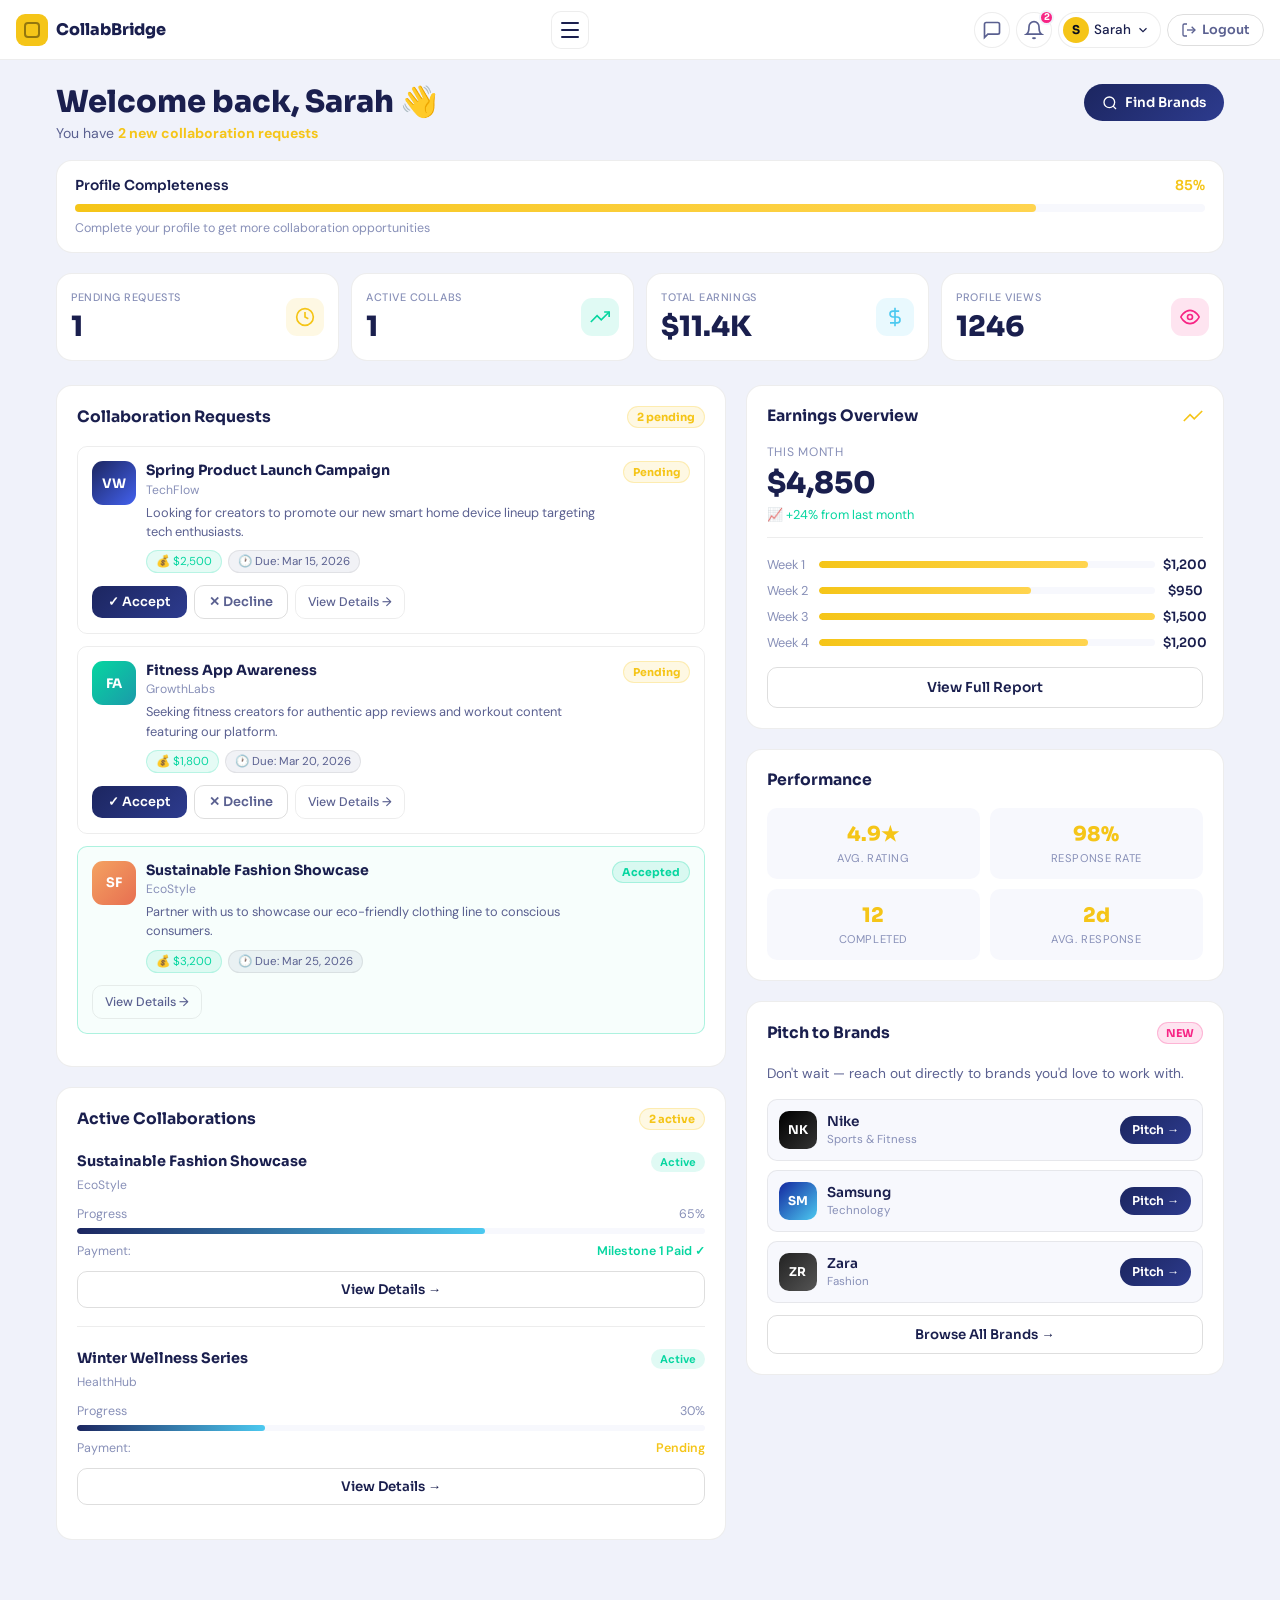
==== commit 1d0e4f8d: "doneeee" ====
--- a/creator-dashboard/creator.html
+++ b/creator-dashboard/creator.html
@@ -12,34 +12,39 @@
 <!--NAVBAR-->
 <nav class="nav">
   <div class="nav__left">
-    <a href="../landing-page/index.html" class="nav__logo">
+    <a href="../index.html" class="nav__logo">
       <div class="logo-icon"><div class="logo-inner"></div></div>
       <span>CollabBridge</span>
     </a>
   </div>
+  <button class="menu-toggle hamburger" id="hamburger" onclick="toggleMenu()" aria-label="Menu">
+    <span></span>
+    <span></span>
+    <span></span>
+  </button>
   <div class="nav__right">
-    <button class="theme-toggle" onclick="toggleTheme()" title="Toggle theme">
-      <span id="themeIcon">🌙</span>
-    </button>
     <!-- Messages -->
-    <button class="nav-icon-btn" onclick="openMessages()" title="Messages">
+    <button class="nav-icon-btn nav-item" onclick="openMessages()" title="Messages">
       <svg width="20" height="20" viewBox="0 0 24 24" fill="none" stroke="currentColor" stroke-width="2"><path d="M21 15a2 2 0 0 1-2 2H7l-4 4V5a2 2 0 0 1 2-2h14a2 2 0 0 1 2 2z"/></svg>
-      <span class="nav-badge" id="msgBadge">3</span>
+      <span class="nav-text">Messages</span>
     </button>
     <!-- Notifications -->
-    <button class="nav-icon-btn" id="notifBtn" onclick="toggleNotifications()" title="Notifications">
+    <button class="nav-icon-btn nav-item" id="notifBtn" onclick="toggleNotifications()" title="Notifications">
       <svg width="20" height="20" viewBox="0 0 24 24" fill="none" stroke="currentColor" stroke-width="2"><path d="M18 8A6 6 0 0 0 6 8c0 7-3 9-3 9h18s-3-2-3-9"/><path d="M13.73 21a2 2 0 0 1-3.46 0"/></svg>
+      <span class="nav-text">Notifications</span>
       <span class="nav-badge" id="notifBadge">2</span>
     </button>
-    <div class="user-pill">
+    <div class="user-pill nav-item">
       <div class="user-avatar">S</div>
       <span id="userName" class="user-name-text">Sarah</span>
+      <span class="nav-text">Account</span>
       <svg width="14" height="14" viewBox="0 0 24 24" fill="none" stroke="currentColor" stroke-width="2"><polyline points="6 9 12 15 18 9"/></svg>
     </div>
     <!-- Logout Button -->
-    <a href="../landing-page/index.html" class="btn-logout" title="Logout" onclick="handleLogout()">
+    <a href="../index.html" class="btn-logout nav-item" title="Logout" onclick="handleLogout()">
       <svg width="16" height="16" viewBox="0 0 24 24" fill="none" stroke="currentColor" stroke-width="2"><path d="M9 21H5a2 2 0 0 1-2-2V5a2 2 0 0 1 2-2h4"/><polyline points="16 17 21 12 16 7"/><line x1="21" y1="12" x2="9" y2="12"/></svg>
       <span class="logout-text">Logout</span>
+      <span class="nav-text">Logout</span>
     </a>
   </div>
 </nav>
@@ -73,6 +78,58 @@
     <div class="msg-item"><div class="msg-avatar" style="background:linear-gradient(135deg,#06d6a0,#1b9aaa)">ES</div><div><div class="msg-name">EcoStyle</div><div class="msg-preview">Payment has been processed ✓</div></div><div class="msg-time">1d</div></div>
     <div class="msg-item"><div class="msg-avatar" style="background:linear-gradient(135deg,#f4a261,#e76f51)">HH</div><div><div class="msg-name">HealthHub</div><div class="msg-preview">Can we schedule a quick call?</div></div><div class="msg-time">2d</div></div>
   </div>
+</div>
+
+<!-- MOBILE DRAWER (mobile-only menu modeled after reference) -->
+<div class="mobile-drawer" id="mobileDrawer" aria-hidden="true">
+  <div class="mobile-drawer__header">
+    <div class="mobile-drawer__brand">
+      <div class="logo-icon"><div class="logo-inner"></div></div>
+      <div class="mobile-brand-text">
+        <div class="brand-title">CollabBridge</div>
+        <div class="brand-sub">Creator</div>
+      </div>
+    </div>
+    <button class="mobile-drawer-close" onclick="closeDrawer()" aria-label="Close menu">✕</button>
+  </div>
+
+  <div class="mobile-search">
+    <svg width="16" height="16" viewBox="0 0 24 24" fill="none" stroke="currentColor" stroke-width="2"><circle cx="11" cy="11" r="8"/><line x1="21" y1="21" x2="16.65" y2="16.65"/></svg>
+    <input type="text" placeholder="Search creators..." id="mobileSearchInput" oninput="handleMobileSearch()"/>
+  </div>
+
+  <div class="mobile-nav-row" onclick="closeDrawer();window.location.href='../profile-setup/profile.html'">
+    <svg width="16" height="16" viewBox="0 0 24 24" fill="none" stroke="currentColor" stroke-width="2"><path d="M20 21v-2a4 4 0 0 0-4-4H8a4 4 0 0 0-4 4v2"/><circle cx="12" cy="7" r="4"/></svg>
+    <div class="mobile-nav-text">My Profile</div>
+  </div>
+
+  <div class="mobile-nav-row" onclick="showMobileNotifications()">
+    <svg width="16" height="16" viewBox="0 0 24 24" fill="none" stroke="currentColor" stroke-width="2"><path d="M18 8A6 6 0 0 0 6 8c0 7-3 9-3 9h18s-3-2-3-9"/><path d="M13.73 21a2 2 0 0 1-3.46 0"/></svg>
+    <div class="mobile-nav-text">Notifications</div>
+    <span id="mobileNotifCount" class="mobile-notif-count"></span>
+  </div>
+
+  <div class="mobile-nav-row" onclick="closeDrawer();alert('Open settings')">
+    <svg width="16" height="16" viewBox="0 0 24 24" fill="none" stroke="currentColor" stroke-width="2"><circle cx="12" cy="12" r="3"/><path d="M19.4 15a1.65 1.65 0 0 0 .33 1.82l.06.06a2 2 0 0 1-2.83 2.83l-.06-.06a1.65 1.65 0 0 0-1.82-.33 1.65 1.65 0 0 0-1 1.51V21a2 2 0 0 1-4 0v-.09A1.65 1.65 0 0 0 9 19.4"/></svg>
+    <div class="mobile-nav-text">Settings</div>
+  </div>
+
+  <div class="mobile-divider"></div>
+
+  <div class="mobile-theme-row">
+    <span class="mobile-theme-label">
+      <span id="mobileThemeEmoji">🌙</span>
+      <span id="mobileThemeLabel">Dark Mode</span>
+    </span>
+    <button class="toggle-pill" id="mobileThemeToggle" onclick="toggleThemeMobile()"></button>
+  </div>
+
+  <div class="mobile-divider"></div>
+
+  <button class="mobile-logout-btn" onclick="closeDrawer(); handleLogout(); window.location.href='../index.html'">
+    <svg width="16" height="16" viewBox="0 0 24 24" fill="none" stroke="currentColor" stroke-width="2"><path d="M9 21H5a2 2 0 0 1-2-2V5a2 2 0 0 1 2-2h4"/><polyline points="16 17 21 12 16 7"/><line x1="21" y1="12" x2="9" y2="12"/></svg>
+    <span>Log Out</span>
+  </button>
 </div>
 
 <!--MAIN-->
--- a/creator-dashboard/creator.css
+++ b/creator-dashboard/creator.css
@@ -14,6 +14,7 @@
   --muted-2: #5a6090;
   --shadow: 0 4px 24px rgba(28,38,96,0.09);
   --nav-bg: #ffffff;
+  --overlay-bg: rgba(240,242,250,0.96);
   --tag-bg: rgba(28,38,96,0.06);
 }
 [data-theme="dark"] {
@@ -29,6 +30,7 @@
   --muted-2: #9ca3c9;
   --shadow: 0 8px 40px rgba(0,0,0,0.5);
   --nav-bg: #0d1130;
+  --overlay-bg: rgba(11,14,31,0.96);
   --tag-bg: rgba(255,255,255,0.05);
 }
 :root {
@@ -84,8 +86,12 @@
   z-index: 500;
   transition: background 0.4s;
   width: 100%;
-  overflow: hidden;
+  overflow: visible; /* allow mobile menu panel to appear outside nav height */
   gap: 8px;
+}
+
+@media (max-width: 768px) {
+  .nav { overflow: visible; }
 }
 .nav__left { display: flex; align-items: center; flex-shrink: 0; }
 .nav__logo {
@@ -97,6 +103,144 @@
   width: 32px; height: 32px;
   background: var(--accent); border-radius: 9px;
   display: flex; align-items: center; justify-content: center; flex-shrink: 0;
+}
+/* Default navbar layout */
+.nav {
+  display: flex;
+  justify-content: space-between;
+  align-items: center;
+}
+
+/* Hide menu button on desktop */
+.menu-toggle {
+  display: none;
+  width: 38px;
+  height: 38px;
+  background: var(--bg-card);
+  border: 1px solid var(--border);
+  border-radius: 10px;
+  padding: 0;
+  cursor: pointer;
+  display: flex;
+  flex-direction: column;
+  justify-content: center;
+  align-items: center;
+  gap: 5px;
+}
+.menu-toggle span {
+  display: block;
+  width: 18px;
+  height: 2px;
+  background: var(--text);
+  border-radius: 2px;
+  transition: var(--t);
+}
+.menu-toggle.open span:nth-child(1) { transform: translateY(6px) rotate(45deg); }
+.menu-toggle.open span:nth-child(2) { opacity: 0; transform: scaleX(0); }
+.menu-toggle.open span:nth-child(3) { transform: translateY(-6px) rotate(-45deg); }
+
+.nav__right {
+  display: flex; align-items: center; gap: 6px; flex-shrink: 0;
+}
+
+/* set default label hidden for desktop icons */
+.nav-text {
+  display: none;
+  margin-left: 8px;
+  font-size: 0.86rem;
+  font-weight: 600;
+  color: var(--muted-2);
+}
+
+.nav-item {
+  display: inline-flex;
+  align-items: center;
+  gap: 6px;
+}
+
+/* MOBILE UI */
+@media (max-width: 768px) {
+  .menu-toggle {
+    display: flex;
+  }
+
+  .nav__right {
+    position: absolute;
+    top: 70px;
+    right: 0;
+    background: var(--nav-bg);
+    width: 100%;
+    flex-direction: column;
+    display: none;
+    padding: 12px;
+    transition: all 0.3s ease;
+    z-index: 510;
+    border-bottom-left-radius: 14px;
+    border-bottom-right-radius: 14px;
+    box-shadow: 0 8px 20px rgba(0, 0, 0, 0.15);
+  }
+
+  .nav__right.active {
+    display: flex;
+  }
+
+  .nav-item {
+    width: 100%;
+    justify-content: flex-start;
+    padding: 10px 12px;
+    border-radius: 10px;
+    transition: background 0.2s;
+  }
+
+  .nav-item:hover {
+    background: var(--bg-card-2);
+  }
+
+  .nav-text {
+    display: inline;
+  }
+
+  .nav__right .user-pill {
+    width: 100%;
+    background: var(--bg-card);
+    border: 1px solid var(--border);
+    border-radius: 10px;
+    padding: 8px 10px;
+  }
+
+  .btn-logout {
+    width: 100%;
+    justify-content: flex-start;
+    padding: 10px 12px;
+  }
+}
+
+/* MOBILE FIX */
+@media (max-width: 768px) {
+  
+  .menu-toggle {
+    display: block;
+  }
+
+  .nav__right {
+    position: absolute;
+    top: 70px;
+    right: 0;
+    background: var(--nav-bg);
+    width: 100%;
+    flex-direction: column;
+    display: none;
+    padding: 10px;
+    transition: all 0.3s ease;
+    z-index: 510;
+    border-bottom-left-radius: 14px;
+    border-bottom-right-radius: 14px;
+    box-shadow: 0 8px 20px rgba(0, 0, 0, 0.12);
+  }
+
+  .nav__right.active {
+    display: flex;
+  }
 }
 .logo-inner { width: 16px; height: 16px; border-radius: 4px; border: 2.5px solid rgba(0,0,0,0.4); }
 .nav__right { display: flex; align-items: center; gap: 6px; flex-shrink: 0; }
@@ -145,6 +289,54 @@
 .btn-logout:hover { border-color: var(--pink); color: var(--pink); background: rgba(247,37,133,0.05); }
 
 /* =============================================
+   MOBILE DRAWER
+   ============================================= */
+.mobile-drawer {
+  display: none;
+  position: fixed; top: var(--nav-h); left: 0; right: 0; bottom: 0;
+  background: var(--overlay-bg);
+  backdrop-filter: blur(12px);
+  z-index: 490;
+  flex-direction: column;
+  padding: 20px;
+  gap: 12px;
+  overflow-y: auto;
+  animation: drawerIn 0.28s var(--t);
+}
+.mobile-drawer.open { display: flex; }
+@keyframes drawerIn { from { opacity: 0; transform: translateY(-8px); } }
+
+.mobile-drawer__header { display:flex; align-items:center; justify-content:space-between; }
+.mobile-drawer__brand { display:flex; align-items:center; gap:12px; }
+.mobile-brand-text .brand-title { font-weight:800; font-family:"Sora",sans-serif; }
+.mobile-brand-text .brand-sub { font-size:0.82rem; color:var(--muted); }
+.mobile-drawer-close { background:none; border:none; font-size:18px; color:var(--muted-2); }
+
+.mobile-search { display:flex; align-items:center; gap:10px; background:var(--bg-card); border:1px solid var(--border); border-radius:12px; padding:10px 12px; color:var(--muted); }
+.mobile-search input { background:none; border:none; outline:none; width:100%; color:var(--text); }
+
+.mobile-nav-row { display:flex; align-items:center; gap:12px; padding:12px; background:transparent; border-radius:10px; transition:background 0.18s; cursor:pointer; }
+.mobile-nav-row svg { color:var(--muted-2); flex-shrink:0; }
+.mobile-nav-row:hover { background: rgba(0,0,0,0.04); }
+.mobile-nav-text { font-weight:600; color:var(--text); }
+.mobile-notif-count { margin-left:auto; background:var(--pink); color:white; font-weight:700; padding:4px 8px; border-radius:999px; font-size:0.72rem; }
+
+.mobile-divider { height:1px; background:var(--border); margin:6px 0; }
+
+.mobile-theme-row { display:flex; align-items:center; justify-content:space-between; padding:10px 6px; background:var(--bg-card); border:1px solid var(--border); border-radius:12px; }
+.mobile-theme-label { display:flex; align-items:center; gap:10px; font-weight:700; color:var(--text-mid); }
+.toggle-pill { width:48px; height:26px; background:var(--border-2); border-radius:50px; position:relative; border:none; }
+.toggle-pill::after { content:""; position:absolute; top:3px; left:3px; width:20px; height:20px; background:#fff; border-radius:50%; transition:transform 0.3s; }
+.toggle-pill.on { background:var(--accent); }
+.toggle-pill.on::after { transform:translateX(22px); }
+
+.mobile-logout-btn { display:flex; align-items:center; gap:12px; padding:12px; background:rgba(247,37,133,0.08); border:1px solid rgba(247,37,133,0.18); color:var(--pink); font-weight:700; border-radius:12px; }
+
+@media (min-width: 769px) {
+  .mobile-drawer { display: none !important; }
+}
+
+/* =============================================
    NOTIFICATION & MESSAGE PANELS
    ============================================= */
 .notif-panel,
@@ -153,7 +345,7 @@
   width: min(310px, calc(100vw - 20px));
   background: var(--bg-card); border: 1px solid var(--border-2);
   border-radius: var(--radius); box-shadow: var(--shadow);
-  z-index: 600; overflow: hidden;
+  z-index: 600; overflow: visible;
   animation: slideDown 0.3s var(--t);
 }
 .notif-panel.hidden, .messages-panel.hidden { display: none; }
@@ -189,7 +381,7 @@
   color: white; flex-shrink: 0;
 }
 .msg-name { font-family: "Sora", sans-serif; font-weight: 600; font-size: 0.83rem; margin-bottom: 2px; }
-.msg-preview { font-size: 0.76rem; color: var(--muted); white-space: nowrap; overflow: hidden; text-overflow: ellipsis; max-width: 140px; }
+.msg-preview { font-size: 0.76rem; color: var(--muted); white-space: nowrap; overflow: visible; text-overflow: ellipsis; max-width: 140px; }
 .msg-time { font-size: 0.72rem; color: var(--muted); margin-left: auto; flex-shrink: 0; }
 
 /* =============================================
@@ -237,7 +429,7 @@
   font-family: "Sora", sans-serif; font-size: 0.86rem; font-weight: 600; margin-bottom: 10px;
 }
 .profile-pct { color: var(--accent); }
-.profile-bar-track { height: 8px; background: var(--bg-card-2); border-radius: 4px; overflow: hidden; margin-bottom: 8px; }
+.profile-bar-track { height: 8px; background: var(--bg-card-2); border-radius: 4px; overflow: visible; margin-bottom: 8px; }
 .profile-bar-fill { height: 100%; background: linear-gradient(90deg, var(--accent), #ffd44f); border-radius: 4px; transition: width 1.2s var(--t); }
 .profile-bar-hint { font-size: 0.78rem; color: var(--muted); }
 
@@ -681,4 +873,15 @@
 
   .main { padding: calc(var(--nav-h) + 12px) 10px 40px; }
   .section-card { padding: 13px 11px; }
+}
+
+/* =============================================
+   NAV MOBILE OVERRIDES
+   Ensure the top-right desktop nav is hidden on small screens so the
+   hamburger is the single control; this prevents messages/notifications
+   from being shown automatically on narrow viewports.
+   ============================================= */
+@media (max-width: 768px) {
+  .nav__right { display: none !important; }
+  .menu-toggle { display: flex !important; }
 }
